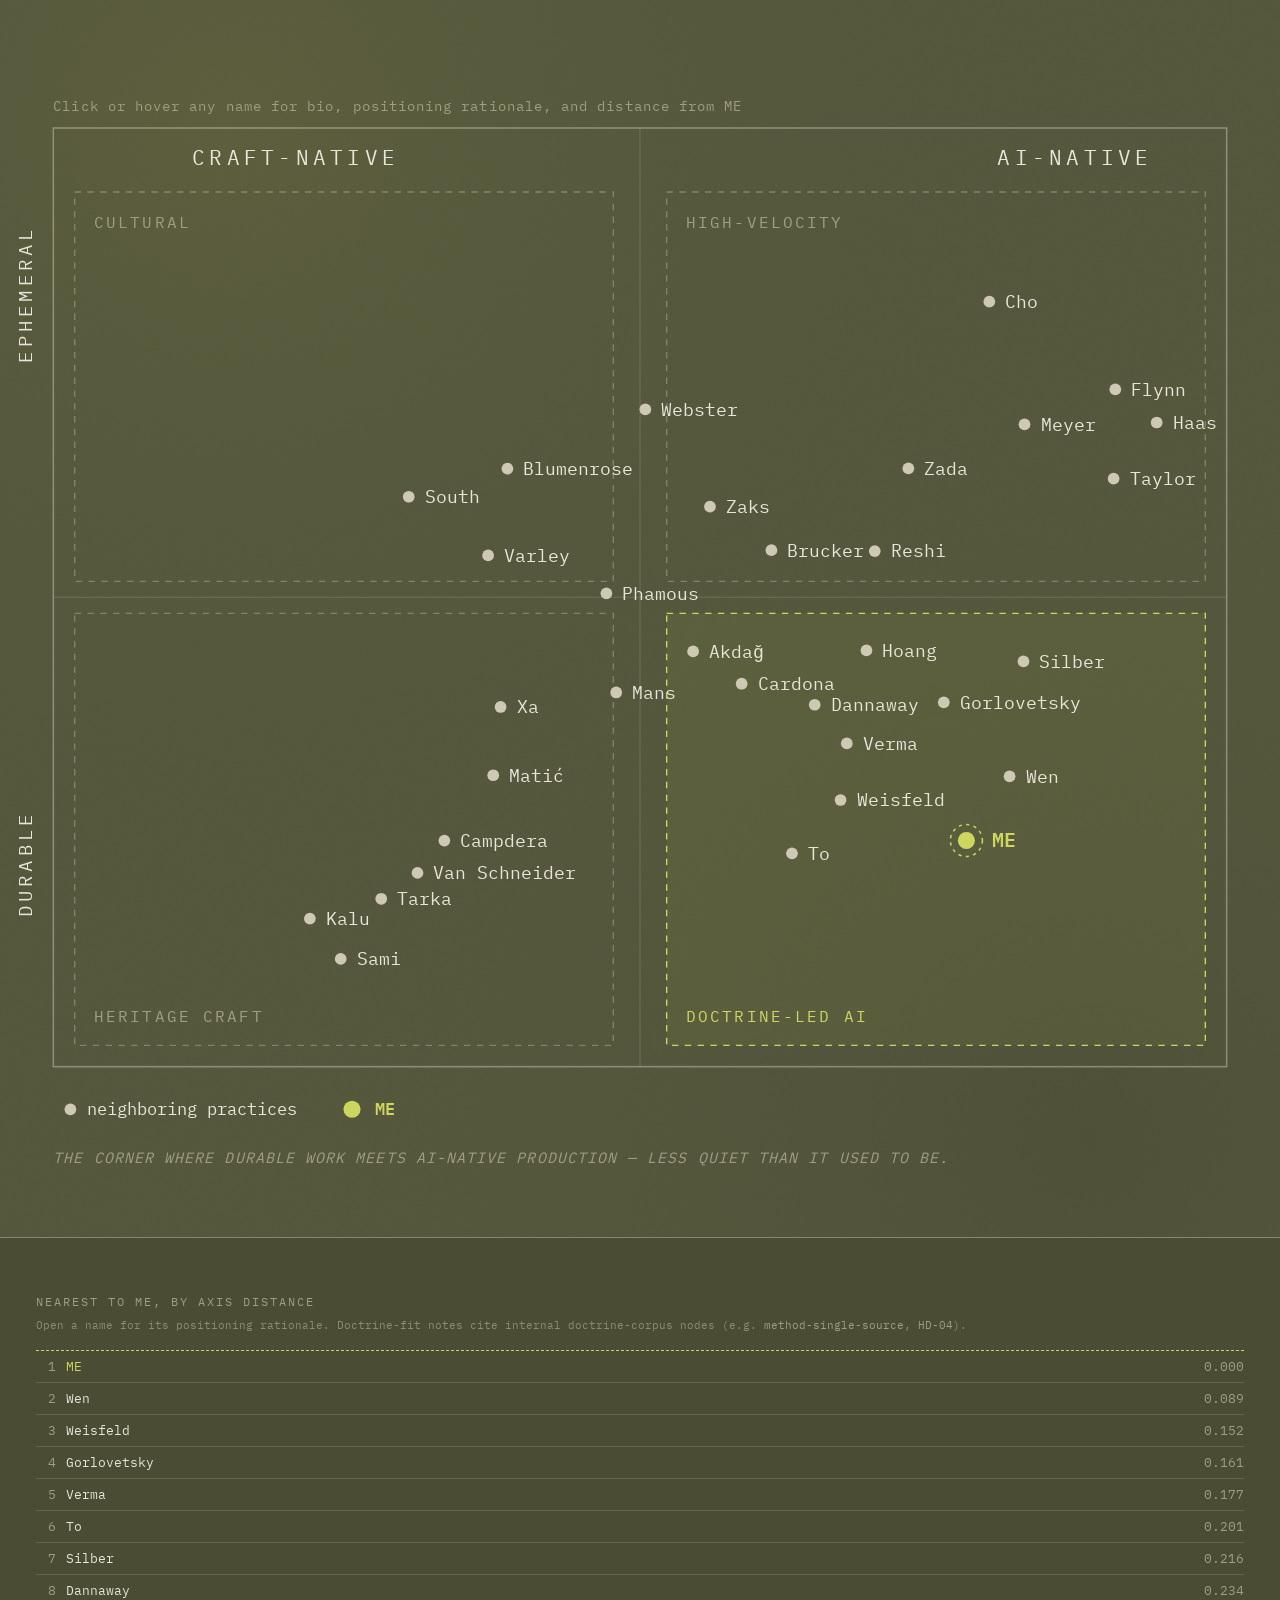
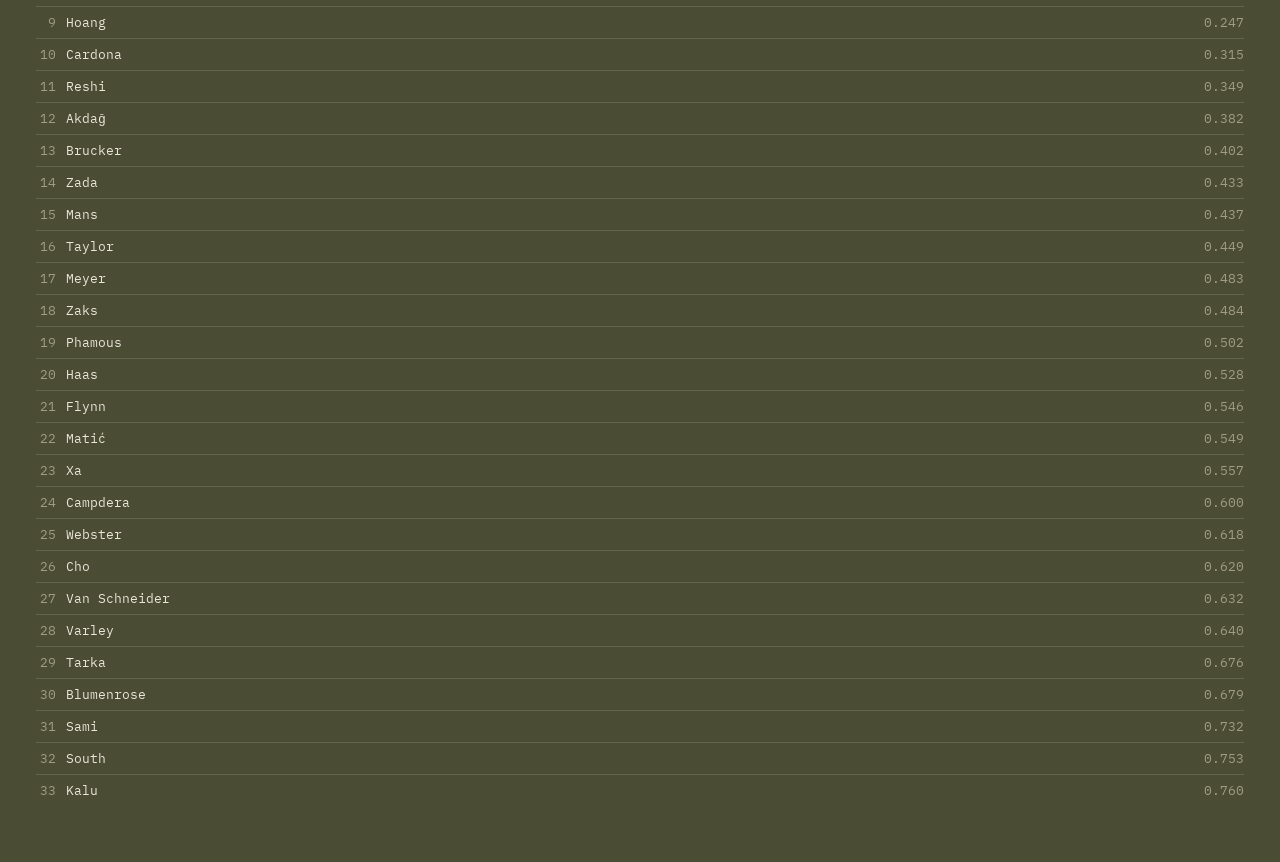
==== public/neighboring-practices.html @ 061c9e4a "feat(influences+bio): Influence Atlas radial map + neighboring-practices map Bundles the uncommitted" ====
<!DOCTYPE html>
<html lang="en">
<head>
<meta charset="UTF-8">
<title>A Map of Neighboring Practices — Interactive</title>
<style>
  /* Self-hosted (OFL) — no external font dependency; matches the site's self-hosted-font doctrine. */
  @font-face { font-family:'IBM Plex Mono'; font-style:normal; font-weight:400; font-display:swap; src:url('fonts/ibm-plex-mono-latin-400-normal.woff2') format('woff2'); }
  @font-face { font-family:'IBM Plex Mono'; font-style:normal; font-weight:500; font-display:swap; src:url('fonts/ibm-plex-mono-latin-500-normal.woff2') format('woff2'); }
  @font-face { font-family:'IBM Plex Mono'; font-style:normal; font-weight:600; font-display:swap; src:url('fonts/ibm-plex-mono-latin-600-normal.woff2') format('woff2'); }
  * { box-sizing: border-box; }
  html, body { margin:0; background:#585a3f; font-family:'IBM Plex Mono', ui-monospace, 'SF Mono', 'Courier New', monospace; }
  #app { display:flex; width:1680px; max-width:100%; margin:0 auto; }
  #mapwrap { flex: 0 0 1200px; }
  #mapwrap svg { width:100%; height:auto; display:block; }
  .pt { cursor:pointer; }
  .pt .dot { transition: r 120ms ease, fill 120ms ease; }
  .pt .lbl { transition: fill 120ms ease, font-weight 120ms ease; }
  .pt:hover .dot, .pt.active .dot { r:8; fill:#cdd65f; }
  .pt:hover .lbl, .pt.active .lbl { fill:#cdd65f; font-weight:600; }
  .pt:focus { outline:none; }
  .pt:focus-visible .dot { r:8; fill:#cdd65f; }
  .pt:focus-visible .lbl { fill:#cdd65f; font-weight:600; }
  @media (prefers-reduced-motion: reduce) {
    .pt .dot, .pt .lbl, #panel ol.ranking li { transition:none; }
  }

  #panel {
    flex: 0 0 480px;
    background:#4a4c34;
    color:#e9e5d8;
    padding:56px 36px;
    border-left:1px solid rgba(232,228,216,0.38);
    min-height:1160px;
  }
  #panel .eyebrow { font-size:12px; letter-spacing:3px; color:#a19d84; margin-bottom:10px; }
  #panel h1 { font-size:26px; margin:0 0 6px 0; color:#cdd65f; }
  #panel .role { font-size:14px; color:#a19d84; margin-bottom:22px; line-height:1.5; }
  #panel .row { display:flex; justify-content:space-between; font-size:13px; padding:10px 0; border-top:1px solid rgba(232,228,216,0.16); }
  #panel .row span:first-child { color:#a19d84; letter-spacing:1px; }
  #panel .bio { font-size:14px; line-height:1.6; margin:18px 0; }
  #panel .rationale { font-size:14px; line-height:1.6; color:#e9e5d8; background:rgba(0,0,0,0.15); padding:14px 16px; border-left:2px solid #cdd65f; margin:18px 0; }
  #panel .doctrine { font-size:14px; line-height:1.6; margin-top:18px; padding-top:18px; border-top:1px dashed rgba(232,228,216,0.30); }
  #panel .doctrine .tag { display:block; font-size:11px; letter-spacing:2px; color:#cdd65f; margin-bottom:8px; }
  #panel .doctrine.gapnote { border-top:1px dashed rgba(232,228,216,0.16); color:#a19d84; font-style:italic; }
  #panel .doctrine .gaptag { color:#a19d84; font-style:normal; }
  #panel .empty { font-size:14px; line-height:1.7; color:#a19d84; }
  #panel .empty strong { color:#e9e5d8; }
  #panel .rank { font-size:44px; color:#a19d84; opacity:0.5; float:right; line-height:1; }
  #panel .back { display:inline-block; font-size:12px; letter-spacing:1px; color:#cdd65f; cursor:pointer; margin-bottom:24px; }
  #panel .back:hover { text-decoration:underline; }
  #panel .listhead { font-size:12px; letter-spacing:2px; color:#a19d84; margin:0 0 8px 0; }
  #panel .listnote { font-size:11px; line-height:1.5; color:#8f8b74; margin:0 0 16px 0; }
  #panel .listnote em { color:#a19d84; font-style:normal; }
  #panel ol.ranking { list-style:none; margin:0; padding:0; counter-reset:rk; }
  #panel ol.ranking li { counter-increment:rk; display:flex; align-items:baseline; gap:10px; padding:7px 0; border-top:1px solid rgba(232,228,216,0.16); cursor:pointer; font-size:13px; }
  #panel ol.ranking li:hover { color:#cdd65f; }
  #panel ol.ranking li::before { content:counter(rk); color:#a19d84; width:20px; flex:0 0 20px; text-align:right; }
  #panel ol.ranking li .nm { flex:1 1 auto; }
  #panel ol.ranking li .ds { color:#a19d84; font-variant-numeric:tabular-nums; }
  #panel ol.ranking li.me-marker { color:#cdd65f; cursor:default; border-top:1px dashed #cdd65f; }
  #panel ol.ranking li.me-marker:hover { color:#cdd65f; }
  @media (max-width: 1680px) {
    #app { flex-direction:column; }
    #mapwrap { flex:none; width:100%; }
    #panel { flex:none; width:100%; border-left:none; border-top:1px solid rgba(232,228,216,0.38); min-height:auto; }
  }
</style>
</head>
<body>
<div id="app">
  <div id="mapwrap">
    <svg viewBox="0 0 1200 1160" xmlns="http://www.w3.org/2000/svg" font-family="'IBM Plex Mono', ui-monospace, 'SF Mono', 'Courier New', monospace" id="mapsvg" role="img" aria-labelledby="mapsvg-title mapsvg-desc">
<title id="mapsvg-title">A map of neighboring practices</title>
<desc id="mapsvg-desc">Thirty-two adjacent practitioners plotted across craft-native to AI-native (horizontal) and ephemeral to durable (vertical). Distance from ME is proportional to measured axis distance: the nearer a dot sits to ME, the closer the practice. ME sits in the durable, AI-native corner, labeled doctrine-led AI.</desc>
<defs>
<filter id="grain" x="0" y="0" width="100%" height="100%"><feTurbulence type="fractalNoise" baseFrequency="0.85" numOctaves="2" stitchTiles="stitch" result="n"/><feColorMatrix in="n" type="matrix" values="0 0 0 0 0  0 0 0 0 0  0 0 0 0 0  0 0 0 0.055 0"/></filter>
<radialGradient id="wash1" cx="18%" cy="10%" r="55%"><stop offset="0%" stop-color="#65673f" stop-opacity="0.55"/><stop offset="100%" stop-color="#585a3f" stop-opacity="0"/></radialGradient>
<radialGradient id="wash2" cx="85%" cy="92%" r="60%"><stop offset="0%" stop-color="#4c4e36" stop-opacity="0.6"/><stop offset="100%" stop-color="#585a3f" stop-opacity="0"/></radialGradient>
</defs>
<rect x="0" y="0" width="1200" height="1160" fill="#585a3f"/>
<rect x="0" y="0" width="1200" height="1160" fill="url(#wash1)"/>
<rect x="0" y="0" width="1200" height="1160" fill="url(#wash2)"/>
<rect x="0" y="0" width="1200" height="1160" filter="url(#grain)"/>
<text x="50" y="104" font-size="13" letter-spacing="1" fill="#a19d84">Click or hover any name for bio, positioning rationale, and distance from ME</text>
<rect x="50" y="120" width="1100" height="880" fill="none" stroke="rgba(232,228,216,0.38)" stroke-width="1.5"/>
<line x1="600" y1="120" x2="600" y2="1000" stroke="rgba(232,228,216,0.16)" stroke-width="1"/>
<line x1="50" y1="560" x2="1150" y2="560" stroke="rgba(232,228,216,0.16)" stroke-width="1"/>
<text x="180" y="155" font-size="20" letter-spacing="4" fill="#e9e5d8">CRAFT-NATIVE</text>
<text x="935" y="155" font-size="20" letter-spacing="4" fill="#e9e5d8">AI-NATIVE</text>
<text x="30" y="340" font-size="18" letter-spacing="4" fill="#e9e5d8" transform="rotate(-90 30 340)">EPHEMERAL</text>
<text x="30" y="860" font-size="18" letter-spacing="4" fill="#e9e5d8" transform="rotate(-90 30 860)">DURABLE</text>
<rect x="70" y="180" width="505" height="365" fill="none" stroke="rgba(232,228,216,0.30)" stroke-width="1.3" stroke-dasharray="6,6"/>
<rect x="625" y="180" width="505" height="365" fill="none" stroke="rgba(232,228,216,0.30)" stroke-width="1.3" stroke-dasharray="6,6"/>
<rect x="70" y="575" width="505" height="405" fill="none" stroke="rgba(232,228,216,0.30)" stroke-width="1.3" stroke-dasharray="6,6"/>
<rect x="625" y="575" width="505" height="405" fill="none" stroke="#cdd65f" stroke-width="1.3" stroke-dasharray="6,6"/>
<rect x="625" y="575" width="505" height="405" fill="#cdd65f" opacity="0.06"/>
<text x="88" y="214" font-size="15" letter-spacing="2" fill="#a19d84">CULTURAL</text>
<text x="643" y="214" font-size="15" letter-spacing="2" fill="#a19d84">HIGH-VELOCITY</text>
<text x="88" y="958" font-size="15" letter-spacing="2" fill="#a19d84">HERITAGE CRAFT</text>
<text x="643" y="958" font-size="15" letter-spacing="2" fill="#cdd65f">DOCTRINE-LED AI</text>
<g class="pt" data-name="Flynn" tabindex="0"><circle class="dot" cx="1039" cy="385" r="5.5" fill="#cdc9b4"/><circle class="hit" cx="1039" cy="385" r="14" fill="transparent"/><text class="lbl" x="1054" y="391" font-size="17" fill="#e9e5d8">Flynn</text></g>
<g class="pt" data-name="Haas" tabindex="0"><circle class="dot" cx="1079" cy="408" r="5.5" fill="#cdc9b4"/><circle class="hit" cx="1079" cy="408" r="14" fill="transparent"/><text class="lbl" x="1094" y="414" font-size="17" fill="#e9e5d8">Haas</text></g>
<g class="pt" data-name="Meyer" tabindex="0"><circle class="dot" cx="957" cy="423" r="5.5" fill="#cdc9b4"/><circle class="hit" cx="957" cy="423" r="14" fill="transparent"/><text class="lbl" x="972" y="429" font-size="17" fill="#e9e5d8">Meyer</text></g>
<g class="pt" data-name="Zada" tabindex="0"><circle class="dot" cx="855" cy="461" r="5.5" fill="#cdc9b4"/><circle class="hit" cx="855" cy="461" r="14" fill="transparent"/><text class="lbl" x="870" y="467" font-size="17" fill="#e9e5d8">Zada</text></g>
<g class="pt" data-name="Brucker" tabindex="0"><circle class="dot" cx="722" cy="514" r="5.5" fill="#cdc9b4"/><circle class="hit" cx="722" cy="514" r="14" fill="transparent"/><text class="lbl" x="737" y="520" font-size="17" fill="#e9e5d8">Brucker</text></g>
<g class="pt" data-name="Akdağ" tabindex="0"><circle class="dot" cx="620" cy="590" r="5.5" fill="#cdc9b4"/><circle class="hit" cx="620" cy="590" r="14" fill="transparent"/><text class="lbl" x="635" y="596" font-size="17" fill="#e9e5d8">Akdağ</text></g>
<g class="pt" data-name="Mans" tabindex="0"><circle class="dot" cx="518" cy="624" r="5.5" fill="#cdc9b4"/><circle class="hit" cx="518" cy="624" r="14" fill="transparent"/><text class="lbl" x="533" y="630" font-size="17" fill="#e9e5d8">Mans</text></g>
<g class="pt" data-name="Cardona" tabindex="0"><circle class="dot" cx="671" cy="624" r="5.5" fill="#cdc9b4"/><circle class="hit" cx="671" cy="624" r="14" fill="transparent"/><text class="lbl" x="686" y="630" font-size="17" fill="#e9e5d8">Cardona</text></g>
<g class="pt" data-name="Dannaway" tabindex="0"><circle class="dot" cx="753" cy="651" r="5.5" fill="#cdc9b4"/><circle class="hit" cx="753" cy="651" r="14" fill="transparent"/><text class="lbl" x="768" y="657" font-size="17" fill="#e9e5d8">Dannaway</text></g>
<g class="pt" data-name="Verma" tabindex="0"><circle class="dot" cx="784" cy="689" r="5.5" fill="#cdc9b4"/><circle class="hit" cx="784" cy="689" r="14" fill="transparent"/><text class="lbl" x="799" y="695" font-size="17" fill="#e9e5d8">Verma</text></g>
<g class="pt" data-name="Varley" tabindex="0"><circle class="dot" cx="396" cy="484" r="5.5" fill="#cdc9b4"/><circle class="hit" cx="396" cy="484" r="14" fill="transparent"/><text class="lbl" x="411" y="490" font-size="17" fill="#e9e5d8">Varley</text></g>
<g class="pt" data-name="Campdera" tabindex="0"><circle class="dot" cx="294" cy="788" r="5.5" fill="#cdc9b4"/><circle class="hit" cx="294" cy="788" r="14" fill="transparent"/><text class="lbl" x="309" y="794" font-size="17" fill="#e9e5d8">Campdera</text></g>
<g class="pt" data-name="Van Schneider" tabindex="0"><circle class="dot" cx="263" cy="826" r="5.5" fill="#cdc9b4"/><circle class="hit" cx="263" cy="826" r="14" fill="transparent"/><text class="lbl" x="278" y="832" font-size="17" fill="#e9e5d8">Van Schneider</text></g>
<g class="pt" data-name="Tarka" tabindex="0"><circle class="dot" cx="223" cy="856" r="5.5" fill="#cdc9b4"/><circle class="hit" cx="223" cy="856" r="14" fill="transparent"/><text class="lbl" x="238" y="862" font-size="17" fill="#e9e5d8">Tarka</text></g>
<circle cx="906" cy="788" r="15" fill="none" stroke="#cdd65f" stroke-width="1.4" stroke-dasharray="3,4"/>
<circle cx="906" cy="788" r="8" fill="#cdd65f"/>
<text x="930" y="794" font-size="19" fill="#cdd65f" font-weight="bold">ME</text>
<g class="pt" data-name="Phamous" tabindex="0"><circle class="dot" cx="529" cy="529" r="5.5" fill="#cdc9b4"/><circle class="hit" cx="529" cy="529" r="14" fill="transparent"/><text class="lbl" x="544" y="535" font-size="17" fill="#e9e5d8">Phamous</text></g>
<g class="pt" data-name="Wen" tabindex="0"><circle class="dot" cx="947" cy="727" r="5.5" fill="#cdc9b4"/><circle class="hit" cx="947" cy="727" r="14" fill="transparent"/><text class="lbl" x="962" y="733" font-size="17" fill="#e9e5d8">Wen</text></g>
<g class="pt" data-name="Silber" tabindex="0"><circle class="dot" cx="957" cy="628" r="5.5" fill="#cdc9b4"/><circle class="hit" cx="957" cy="628" r="14" fill="transparent"/><text class="lbl" x="972" y="634" font-size="17" fill="#e9e5d8">Silber</text></g>
<g class="pt" data-name="Reshi" tabindex="0"><circle class="dot" cx="824" cy="529" r="5.5" fill="#cdc9b4"/><circle class="hit" cx="824" cy="529" r="14" fill="transparent"/><text class="lbl" x="839" y="535" font-size="17" fill="#e9e5d8">Reshi</text></g>
<g class="pt" data-name="Gorlovetsky" tabindex="0"><circle class="dot" cx="886" cy="666" r="5.5" fill="#cdc9b4"/><circle class="hit" cx="886" cy="666" r="14" fill="transparent"/><text class="lbl" x="901" y="672" font-size="17" fill="#e9e5d8">Gorlovetsky</text></g>
<g class="pt" data-name="Weisfeld" tabindex="0"><circle class="dot" cx="763" cy="742" r="5.5" fill="#cdc9b4"/><circle class="hit" cx="763" cy="742" r="14" fill="transparent"/><text class="lbl" x="778" y="748" font-size="17" fill="#e9e5d8">Weisfeld</text></g>
<g class="pt" data-name="Hoang" tabindex="0"><circle class="dot" cx="814" cy="613" r="5.5" fill="#cdc9b4"/><circle class="hit" cx="814" cy="613" r="14" fill="transparent"/><text class="lbl" x="829" y="619" font-size="17" fill="#e9e5d8">Hoang</text></g>
<g class="pt" data-name="Zaks" tabindex="0"><circle class="dot" cx="661" cy="469" r="5.5" fill="#cdc9b4"/><circle class="hit" cx="661" cy="469" r="14" fill="transparent"/><text class="lbl" x="676" y="475" font-size="17" fill="#e9e5d8">Zaks</text></g>
<g class="pt" data-name="Taylor" tabindex="0"><circle class="dot" cx="1039" cy="461" r="5.5" fill="#cdc9b4"/><circle class="hit" cx="1039" cy="461" r="14" fill="transparent"/><text class="lbl" x="1054" y="467" font-size="17" fill="#e9e5d8">Taylor</text></g>
<g class="pt" data-name="To" tabindex="0"><circle class="dot" cx="702" cy="803" r="5.5" fill="#cdc9b4"/><circle class="hit" cx="702" cy="803" r="14" fill="transparent"/><text class="lbl" x="717" y="809" font-size="17" fill="#e9e5d8">To</text></g>
<g class="pt" data-name="Cho" tabindex="0"><circle class="dot" cx="926" cy="317" r="5.5" fill="#cdc9b4"/><circle class="hit" cx="926" cy="317" r="14" fill="transparent"/><text class="lbl" x="941" y="323" font-size="17" fill="#e9e5d8">Cho</text></g>
<g class="pt" data-name="Blumenrose" tabindex="0"><circle class="dot" cx="437" cy="408" r="5.5" fill="#cdc9b4"/><circle class="hit" cx="437" cy="408" r="14" fill="transparent"/><text class="lbl" x="452" y="414" font-size="17" fill="#e9e5d8">Blumenrose</text></g>
<g class="pt" data-name="Webster" tabindex="0"><circle class="dot" cx="600" cy="377" r="5.5" fill="#cdc9b4"/><circle class="hit" cx="600" cy="377" r="14" fill="transparent"/><text class="lbl" x="615" y="383" font-size="17" fill="#e9e5d8">Webster</text></g>
<g class="pt" data-name="South" tabindex="0"><circle class="dot" cx="314" cy="423" r="5.5" fill="#cdc9b4"/><circle class="hit" cx="314" cy="423" r="14" fill="transparent"/><text class="lbl" x="329" y="429" font-size="17" fill="#e9e5d8">South</text></g>
<g class="pt" data-name="Kalu" tabindex="0"><circle class="dot" cx="141" cy="879" r="5.5" fill="#cdc9b4"/><circle class="hit" cx="141" cy="879" r="14" fill="transparent"/><text class="lbl" x="156" y="885" font-size="17" fill="#e9e5d8">Kalu</text></g>
<g class="pt" data-name="Sami" tabindex="0"><circle class="dot" cx="182" cy="925" r="5.5" fill="#cdc9b4"/><circle class="hit" cx="182" cy="925" r="14" fill="transparent"/><text class="lbl" x="197" y="931" font-size="17" fill="#e9e5d8">Sami</text></g>
<g class="pt" data-name="Matić" tabindex="0"><circle class="dot" cx="355" cy="712" r="5.5" fill="#cdc9b4"/><circle class="hit" cx="355" cy="712" r="14" fill="transparent"/><text class="lbl" x="370" y="718" font-size="17" fill="#e9e5d8">Matić</text></g>
<g class="pt" data-name="Xa" tabindex="0"><circle class="dot" cx="376" cy="636" r="5.5" fill="#cdc9b4"/><circle class="hit" cx="376" cy="636" r="14" fill="transparent"/><text class="lbl" x="391" y="642" font-size="17" fill="#e9e5d8">Xa</text></g>
<circle cx="66" cy="1040" r="5.5" fill="#cdc9b4"/>
<text x="82" y="1045" font-size="16" fill="#e9e5d8">neighboring practices</text>
<circle cx="330" cy="1040" r="8" fill="#cdd65f"/>
<text x="352" y="1045" font-size="16" fill="#cdd65f" font-weight="bold">ME</text>
<text x="50" y="1090" font-size="14" letter-spacing="1" fill="#a19d84" font-style="italic">THE CORNER WHERE DURABLE WORK MEETS AI-NATIVE PRODUCTION — LESS QUIET THAN IT USED TO BE.</text>
</svg>
  </div>
  <div id="panel">
    <div id="panel-inner"></div>
  </div>
</div>
<script>
const PEOPLE = {"Flynn": {"name": "Flynn", "group": "orig", "bio": "Co-founder, Systematiq.ai. A “visual building blocks” framework for brand consistency in AI imagery.", "rationale": "HIGH-VELOCITY — strongly AI-native, ephemeral leaning.", "distance": 0.546, "quadrant": "HIGH-VELOCITY", "doctrineFit": "“The creative process remains in the hands of those who understand the nuances of composition and design” (Kripesh Adwani interview, Jan 2024). His actual practice — style-reference “Character Sheets” feeding every downstream generation — is a concrete match for method-single-source: one canonical file, many outputs.", "rank": 20}, "Haas": {"name": "Haas", "group": "orig", "bio": "Head of Design, Lovable. “Vibe coding” evangelist — AI as technical co-founder.", "rationale": "HIGH-VELOCITY — strongly AI-native, ephemeral leaning.", "distance": 0.528, "quadrant": "HIGH-VELOCITY", "doctrineFit": "“AI has erased the cost of the bottom three layers: functional, reliable, usable... the only layer left that actually differentiates a product is... Pleasurable” (his own Substack, Apr 2026). One of the cleanest independent restatements of c10-discipline-confession's taste-as-differentiator logic in the whole set — argued as a layered thesis, not a slogan.", "rank": 19}, "Meyer": {"name": "Meyer", "group": "orig", "bio": "Film director / editor. Democratizes cinematic aesthetics via Kling 3.0.", "rationale": "HIGH-VELOCITY — strongly AI-native, ephemeral leaning.", "distance": 0.483, "quadrant": "HIGH-VELOCITY", "doctrineFit": "“For me, storytelling is everything. I'm not the kind of director who focuses on crazy transitions or flashy effects” (Curious Refuge interview, ~Mar 2025). A loose, generic echo of canon-photography's substance-over-spectacle register — genuine but not specific enough to cite with confidence.", "rank": 16}, "Zada": {"name": "Zada", "group": "orig", "bio": "Emmy-winning director, founder of Secret Level. Immersive, participatory narrative on Google Veo 2.", "rationale": "HIGH-VELOCITY — AI-native leaning, ephemeral leaning.", "distance": 0.433, "quadrant": "HIGH-VELOCITY", "doctrineFit": "“AI won't replace storytellers — it will give them superpowers” (TED2025 framing). A generic instance of the amplification argument others in this set make more specifically (Brucker, Haas) — genuine, but TED's framing of him rather than a developed personal thesis. The weaker end of a real pattern.", "rank": 13}, "Brucker": {"name": "Brucker", "group": "orig", "bio": "Founder, Brainchild. Scalable visual systems built on Midjourney for high-volume marketing.", "rationale": "HIGH-VELOCITY — near the craft/AI crossing point, near the ephemeral/durable crossing point.", "distance": 0.402, "quadrant": "HIGH-VELOCITY", "doctrineFit": "“It's a 70/30 split. I provide the concept, direction, and prompts, but I leave room for the AI to surprise me... a true collaboration” (AI/CC interview, Dec 2025). Close to ai-collab-model, but worth naming the real divergence: the doctrine's “editor of premises” holds steering tightly, in short decisive moves; Brucker explicitly leaves room to be surprised. Same collaboration shape, looser grip.", "rank": 12}, "Akdağ": {"name": "Akdağ", "group": "orig", "bio": "Brand designer. AI-generated moodboards and visual-ecosystem prototypes to speed client alignment.", "rationale": "DOCTRINE-LED AI — near the craft/AI crossing point, near the ephemeral/durable crossing point.", "distance": 0.382, "quadrant": "DOCTRINE-LED AI", "doctrineFit": "“Taste becomes your real superpower” (AutoHuman interview, Nov 2025) restates c10-discipline-confession directly. And: “I avoid using the names and works of artists in my prompts... I prefer to build my own visual language instead of borrowing someone else's” — a specific, practiced version of sc-root's “proactively defines their own conceptual framework rather than waiting for external definition.”", "rank": 11}, "Mans": {"name": "Mans", "group": "orig", "bio": "Founder, Offgrid. High-end corporate branding, UI design, advanced motion graphics.", "rationale": "HERITAGE CRAFT — near the craft/AI crossing point, near the ephemeral/durable crossing point.", "distance": 0.437, "quadrant": "HERITAGE CRAFT", "doctrineFit": "“I've been training one of my AI assistants to be exceptionally critical of creative work... a creative director on demand who isn't agreeable” (X post) — a specific, practiced version of method-corrections: deliberately building in disagreement rather than optimizing for an agreeable tool. “Use AI to accelerate taste, not replace it” (his newsletter) is another instance of the taste-as-differentiator thesis running through this set.", "rank": 14}, "Cardona": {"name": "Cardona", "group": "orig", "bio": "Designer Advocate for Education, Figma (“Miggi from Figgi”). Teaches design systems via live streams.", "rationale": "DOCTRINE-LED AI — near the craft/AI crossing point, near the ephemeral/durable crossing point.", "distance": 0.315, "quadrant": "DOCTRINE-LED AI", "gap": "Genuine own-byline material exists (Figma's education blog) but it's practical and pedagogical, not a stated philosophy — no AI-specific position confirmed despite searching. No clean mapping to the doctrine's content.", "rank": 9}, "Dannaway": {"name": "Dannaway", "group": "orig", "bio": "UI/UX designer and author. Strict logic-driven interface architecture; narrative-heavy portfolios.", "rationale": "DOCTRINE-LED AI — AI-native leaning, durable leaning.", "distance": 0.234, "quadrant": "DOCTRINE-LED AI", "doctrineFit": "“UI design isn't magic... most of my UI design decisions are governed by a system of logical rules. Not artistic flair or magical intuition, just simple rules” (his own blog, recurring on X 2023–24) — the cleanest method-root echo in the set: systematized judgment stated as a design law. Worth noting he also argues the opposite elsewhere (“designers need to trust their gut more,” against over-testing) — an internal tension he holds unresolved, in the same spirit this corpus holds its own rigor-vs-ritual contradiction.", "rank": 7}, "Verma": {"name": "Verma", "group": "orig", "bio": "Independent UI system architect. Built Zomato’s mathematically precise “Sushi” design system.", "rationale": "DOCTRINE-LED AI — AI-native leaning, durable leaning.", "distance": 0.177, "quadrant": "DOCTRINE-LED AI", "doctrineFit": "His bio reads “🚫 No AI art” — a zero-exception refusal in the exact form of refuse-materials (“polyester/acrylic — no exceptions”); the content differs, the structure of an absolute stated refusal is identical. His account of building Zomato's Sushi design system from one canonical file to 100+ developers is also a concrete method-single-source match.", "rank": 4}, "Varley": {"name": "Varley", "group": "orig", "bio": "Co-founder, OK COOL. TikTok subcultures and algorithm-driven “creator brands.”", "rationale": "CULTURAL — craft-native leaning, ephemeral leaning.", "distance": 0.64, "quadrant": "CULTURAL", "doctrineFit": "“TikTok is the most powerful driver of the cultural zeitgeist on the planet... a kid with an iPhone, three trap accounts and an Adderall prescription [can out-compete] any brand in history” (Lovie Awards feature; Aufi.com, Jun 2023). A live, commercial-strategy version of canon-internet-vernacular — same internet-vernacular-as-cultural-force phenomenon this corpus catalogs as raw material to cite, except he's trading on it rather than excavating it. Same territory, opposite use.", "rank": 27}, "Campdera": {"name": "Campdera", "group": "orig", "bio": "CEO, Aktiva. Luxury consumer psychology; physical, sustainable packaging.", "rationale": "HERITAGE CRAFT — craft-native leaning, durable leaning.", "distance": 0.6, "quadrant": "HERITAGE CRAFT", "doctrineFit": "“This compels us to craft a design that's intrinsically self-supporting; its very form embodies its structure” (DesignWanted interview, Sept 2023). The strongest non-AI-related fit in the whole set — nearly a direct restatement of canon-materials-creed's “real materials, thirty-year construction” logic, independently arrived at through sustainable packaging. No AI commentary exists from him at all — consistent with a craft-honesty match rather than an AI-collaboration one.", "rank": 23}, "Van Schneider": {"name": "Van Schneider", "group": "orig", "bio": "Founder, mymind. Craft purist — defends “WHY first” against the aesthetic trap.", "rationale": "HERITAGE CRAFT — craft-native leaning, strongly durable.", "distance": 0.632, "quadrant": "HERITAGE CRAFT", "doctrineFit": "The strongest fit in the entire 28-person set. “Everything starts with the WHY, which also happens to be my personal design philosophy” (vanschneider.com, Nov 2025) is method-premise stated as a personal law, almost word-for-word. And: “Resist over-automation. Keep skills alive that a machine could easily replace, even if it's inefficient... Value process over results. Find your meaning in the making, not just in the arriving” (Oct 2025) is cw14's logic — choosing the harder path on purpose — independently argued at essay length, clearly a settled position.", "rank": 26}, "Tarka": {"name": "Tarka", "group": "orig", "bio": "3D artist. Meticulous, manually-authored geometry — bespoke human craft over AI generation.", "rationale": "HERITAGE CRAFT — craft-native leaning, strongly durable.", "distance": 0.676, "quadrant": "HERITAGE CRAFT", "doctrineFit": "“I've got a selection of my 30–35 favourite kind of materials and I try to mix them with colours and textures to get the right results” (Medium interview, 2019) — a genuine structural echo of t1-pigment-palette: a small, fixed, named set remixed across every piece, not an unlimited palette. His reported (unverified) reluctance toward Midjourney's “waiting and prompt-tweaking” is directionally consistent with canon-materials-creed but couldn't be independently confirmed, so it's noted, not cited.", "rank": 28}, "Phamous": {"name": "Phamous", "group": "vanguard", "bio": "Design Engineer, Vercel. Bridges front-end architecture and visual design.", "rationale": "CULTURAL — near the craft/AI crossing point, near the ephemeral/durable crossing point.", "distance": 0.502, "quadrant": "CULTURAL", "doctrineFit": "Real but thin material — a team-voice Vercel blog post and a 2023 trade interview, neither touching AI specifically. The closest available thread, “avoiding the perfection trap” through iteration, is a loose gesture at method-corrections, not a citation-grade fit. Marked weak rather than forced.", "rank": 18}, "Wen": {"name": "Wen", "group": "vanguard", "bio": "Design, Anthropic. Safety-first, interpretable interfaces for Claude models.", "rationale": "DOCTRINE-LED AI — AI-native leaning, durable leaning.", "distance": 0.089, "quadrant": "DOCTRINE-LED AI", "doctrineFit": "The richest fit of all 28. Her Hatch Conference keynote thesis, quoted directly by Simon Willison from her own slide: “In a world where anyone can make anything — what matters is your ability to choose and curate what you make” — is functionally identical to this corpus's taste-as-differentiator thesis (c10-discipline-confession, sc-root). And elsewhere: “If you can chat with an LLM you can ship to production now... shipping is a skill and right now... people either have it or they don't” restates ai-collab-model's human-as-editor-of-premises almost exactly, independently, from inside Anthropic's own design team.", "rank": 1}, "Silber": {"name": "Silber", "group": "vanguard", "bio": "Head of Design, OpenAI. Interfaces for generative pre-trained transformers — safety treated as a design constraint.", "rationale": "DOCTRINE-LED AI — strongly AI-native, near the ephemeral/durable crossing point.", "distance": 0.216, "quadrant": "DOCTRINE-LED AI", "doctrineFit": "“Designers working on this are hopefully spending a lot less time in Figma... and more time really thinking about how you interact with this thing, and the fact that the model really is the core product,” he said on the Dive Club podcast (via Roger Wong's blog, Apr 2026). Echoes ai-collab-model almost exactly — as construction moves to the model, the designer's job moves up a level, to intent and interaction. The doctrine's “editor of premises,” independently arrived at from inside a frontier lab.", "rank": 6}, "Reshi": {"name": "Reshi", "group": "vanguard", "bio": "Product & Design Lead, Google DeepMind. Translating AGI research into accessible applications.", "rationale": "HIGH-VELOCITY — AI-native leaning, near the ephemeral/durable crossing point.", "distance": 0.349, "quadrant": "HIGH-VELOCITY", "doctrineFit": "On the backlash to his AI-illustrated children's book, he said he'd “hold off... until I learn more about how this art is being used and if there are ways to use it while also protecting artists” (BuzzFeed News, Jan 2023). A modest echo of method-corrections — reconsidering publicly under new information reads as credibility, not retreat. Thinner than the stronger fits in this set.", "rank": 10}, "Gorlovetsky": {"name": "Gorlovetsky", "group": "vanguard", "bio": "Head of Product Design, Stripe. AI fraud detection folded into payment-workflow logic.", "rationale": "DOCTRINE-LED AI — AI-native leaning, durable leaning.", "distance": 0.161, "quadrant": "DOCTRINE-LED AI", "gap": "No genuine personal statement on design philosophy or AI turned up despite several searches — her public material is either a decade-old craft post or generic bio copy. Recorded as absent rather than filled in, matching this corpus's own habit of logging gaps instead of smoothing them over.", "rank": 3}, "Weisfeld": {"name": "Weisfeld", "group": "vanguard", "bio": "Co-founder / Chief Design Officer, Function Health. Makes biological data actionable for consumers.", "rationale": "DOCTRINE-LED AI — AI-native leaning, durable leaning.", "distance": 0.152, "quadrant": "DOCTRINE-LED AI", "gap": "Only substantive material found is a 2017 essay from his Facebook years (pre-AI) and a short promotional line on his current company's About page. No stated position on AI-assisted design. No clean mapping.", "rank": 2}, "Hoang": {"name": "Hoang", "group": "vanguard", "bio": "VP of Design & AI, Atlassian. Agentic AI integrated into enterprise workflow.", "rationale": "DOCTRINE-LED AI — AI-native leaning, near the ephemeral/durable crossing point.", "distance": 0.247, "quadrant": "DOCTRINE-LED AI", "doctrineFit": "“My philosophy on org design is to optimize for the desired results, not the existing org chart” (davidhoang.com, Mar 2024). A close cousin of method-premise — both refuse to let an inherited structure go unquestioned just because it's already there.", "rank": 8}, "Zaks": {"name": "Zaks", "group": "vanguard", "bio": "VP of Design, Ramp. The consumerization of enterprise B2B finance.", "rationale": "HIGH-VELOCITY — near the craft/AI crossing point, ephemeral leaning.", "distance": 0.484, "quadrant": "HIGH-VELOCITY", "doctrineFit": "“AI is not the product – the product is the product, and AI is one of the ways in which we make people's lives easier” (UX Tools podcast, Apr 2026 — search-synthesized, not independently transcript-verified). A clean echo of ai-through-line: AI held to the same standard as everything else, not marketed as its own special category.", "rank": 17}, "Taylor": {"name": "Taylor", "group": "vanguard", "bio": "Head of Design, xAI. Aligning high-parameter language models with a distinct brand posture.", "rationale": "HIGH-VELOCITY — strongly AI-native, ephemeral leaning.", "distance": 0.449, "quadrant": "HIGH-VELOCITY", "doctrineFit": "“There's often a tradeoff: point at elements but stay locked in, or use any tool but describe everything in text... The core insight: pointing beats describing.” (“Annotating for agents,” his own site benji.org, Jan 2026.) A literal, technical instance of ai-collab-model's human-steers/AI-constructs split — his point-and-handoff workflow is the doctrine's collaboration model as a working tool, not a metaphor.", "rank": 15}, "To": {"name": "To", "group": "vanguard", "bio": "VP Product Design — AR, AI & Wearables, Meta. Spatial computing meets ambient intelligence.", "rationale": "DOCTRINE-LED AI — near the craft/AI crossing point, strongly durable.", "distance": 0.201, "quadrant": "DOCTRINE-LED AI", "doctrineFit": "“Every pixel that we light up should be worth its weight in gold,” on Orion's design (Fast Company). A wearables-specific version of HD-04 — “the symbol is earned, not displayed” — nothing lit up without justifying its cost. Different register (consumer hardware, not apparel law), same refusal of gratuitous signal.", "rank": 5}, "Cho": {"name": "Cho", "group": "vanguard", "bio": "VP of Design, Pinterest. Machine learning turning the platform into a predictive recommendation engine.", "rationale": "HIGH-VELOCITY — AI-native leaning, ephemeral leaning.", "distance": 0.62, "quadrant": "HIGH-VELOCITY", "doctrineFit": "“We cannot outsource human values to systems... design choices today will determine whether AI makes us addicted or empowered, stupider or smarter” (attributed via LinkedIn, search-surfaced, not independently fetched — treat as moderately confirmed). Thematically consonant with ai-stance's “something that needs a form humans can live with” — same conviction that AI's human consequences are a design responsibility. Weakest sourcing of the strong matches here.", "rank": 25}, "Blumenrose": {"name": "Blumenrose", "group": "vanguard", "bio": "Co-founder / Managing Partner, Designer Fund. Design heuristics applied to venture allocation.", "rationale": "CULTURAL — craft-native leaning, ephemeral leaning.", "distance": 0.679, "quadrant": "CULTURAL", "doctrineFit": "“The reason I started the Designer Fund was because design was always coming in too late. It was like someone looking for an architect three years into building a high rise” (Fast Company, Jun 2026). A structural echo of method-akin-audit — catching a single point of failure upstream, before it's load-bearing, rather than patching after. His domain is startup timing, not visual remediation — the fit is in the shape of the reasoning.", "rank": 29}, "Webster": {"name": "Webster", "group": "vanguard", "bio": "Head of UX, Google Labs. Incubating experimental human-computer interaction technologies.", "rationale": "HIGH-VELOCITY — near the craft/AI crossing point, ephemeral leaning.", "distance": 0.618, "quadrant": "HIGH-VELOCITY", "doctrineFit": "“My career has been about the pursuit of human machine soul energy, still is” — a phrase inherited from his mentor Kenji Ekuan, carried for a whole career (TechStuff/iHeart podcast, Jul 2025). A genuine echo of ai-spirit-brand's “a core pulse of rhythm and discipline allows for infinite expression.” His point that “most humans are at their best when there's a little bit of delightful struggle going on” also lands close to cw14 — choosing friction on purpose, not removing it by default.", "rank": 24}, "South": {"name": "South", "group": "vanguard", "bio": "Co-founder / CEO, Variant. A “Designer-CEO” using service-design experience to architect new ventures.", "rationale": "CULTURAL — craft-native leaning, ephemeral leaning.", "distance": 0.753, "quadrant": "CULTURAL", "gap": "Weakest sourcing of all 28 — a single unverifiable partial tweet, and one widely-surfaced quote actively traced to a different person (Alex Kehr, not South) and excluded before it could be misattributed here. No clean mapping; recorded honestly rather than padded.", "rank": 31}, "Kalu": {"name": "Kalu", "group": "artist", "bio": "Sculptor / installation artist. Wraps dead media — VHS tape, cling film, rope — into massive bundles, finished on-site in physical dialogue with the room.", "rationale": "HERITAGE CRAFT — craft-native leaning, strongly durable.", "distance": 0.76, "quadrant": "HERITAGE CRAFT", "doctrineFit": "Maps to register-vanitas and t1-absence-material — she builds with a dead medium's literal corpse (defunct VHS tape), not just a reference to decay. Her reliance on ActionSpace's support infrastructure is framed explicitly as a challenge to “the solitary genius myth” — one of five independent answers this comparison found to the same authorship problem this corpus logs against itself (inner-mask-selfgov).", "rank": 32}, "Sami": {"name": "Sami", "group": "artist", "bio": "Painter. Total absence of human figures — objects, light and shadow stand in for a body. Refuses didacticism, formed as antithesis to early forced propaganda-mural work.", "rationale": "HERITAGE CRAFT — craft-native leaning, strongly durable.", "distance": 0.732, "quadrant": "HERITAGE CRAFT", "doctrineFit": "Maps to more distinct doctrine nodes than anyone else in this comparison: order-anti-marketing / inner-no-exclamation (refusing didacticism), t1-absence-material (absence as the only honest figure), and canon-lexicon (untranslated Arabic wordplay as a literacy filter, test-literacy). The stakes aren't equivalent — his refusal was a survival response to state coercion, not a style choice — and it would be dishonest to flatten that difference.", "rank": 30}, "Matić": {"name": "Matić", "group": "artist", "bio": "Photographer. A “quiet observer,” not a technician — the shot is composed, not staged. Coined “rude(ness)”: “an evidencing and honoring of the in-between.”", "rationale": "HERITAGE CRAFT — craft-native leaning, durable leaning.", "distance": 0.549, "quadrant": "HERITAGE CRAFT", "doctrineFit": "The closest one-to-one match to canon-photography of anyone in either list: “the quiet professional in the unwatched moment.” “Rude(ness)” is a near-structural twin of sc-root — naming liminal territory instead of resolving it, exactly what this corpus's Contradiction Ledger does with tension after tension.", "rank": 21}, "Xa": {"name": "Xa", "group": "artist", "bio": "Installation artist. “Diasporic worlding” — builds a home from ecology, sci-fi, Korean folk art and ancestral storytelling because no single fixed homeland is available.", "rationale": "HERITAGE CRAFT — craft-native leaning, durable leaning.", "distance": 0.557, "quadrant": "HERITAGE CRAFT", "doctrineFit": "“Diasporic worlding” restates faith-listening-life's “posture of worship, gathered across five continents” as an installation practice. Her named creative partnership (Benito Mayor Vallejo) is a second independent answer to the solitary-genius problem, from a completely different angle than Kalu's.", "rank": 22}};
const RANKED = Object.values(PEOPLE).sort((a,b) => a.rank - b.rank);

function selectDot(name) {
  document.querySelectorAll('.pt.active').forEach(a=>a.classList.remove('active'));
  const el = document.querySelector(`.pt[data-name="${CSS.escape(name)}"]`);
  if (el) el.classList.add('active');
}

function renderList() {
  document.querySelectorAll('.pt.active').forEach(a=>a.classList.remove('active'));
  let rows = RANKED.map(p => `
    <li data-name="${p.name}"><span class="nm">${p.name}</span><span class="ds">${p.distance.toFixed(3)}</span></li>
  `).join('');
  const html = `
    <div class="listhead">NEAREST TO ME, BY AXIS DISTANCE</div>
    <div class="listnote">Open a name for its positioning rationale. Doctrine-fit notes cite internal doctrine-corpus nodes (e.g. <em>method-single-source</em>, <em>HD-04</em>).</div>
    <ol class="ranking">
      <li class="me-marker"><span class="nm">ME</span><span class="ds">0.000</span></li>
      ${rows}
    </ol>
  `;
  document.getElementById('panel-inner').innerHTML = html;
  document.querySelectorAll('#panel ol.ranking li[data-name]').forEach(li => {
    li.addEventListener('click', () => { selectDot(li.getAttribute('data-name')); renderDetail(li.getAttribute('data-name')); });
  });
}

function renderDetail(name) {
  const p = PEOPLE[name];
  if (!p) return;
  selectDot(name);
  const groupLabel = {orig:"Creative Visionaries", vanguard:"AI Vanguard", artist:"Fine Artist"}[p.group] || p.group;
  let html = `
    <div class="back" id="backlink">← back to ranked list</div>
    <div class="rank">#${p.rank}</div>
    <div class="eyebrow">${groupLabel.toUpperCase()} · ${p.quadrant}</div>
    <h1>${p.name}</h1>
    <div class="role">${p.bio}</div>
    <div class="rationale">${p.rationale}</div>
    <div class="row"><span>DISTANCE FROM ME</span><span>${p.distance.toFixed(3)}</span></div>
    <div class="row"><span>RANK (NEAREST=1)</span><span>${p.rank} of 32</span></div>
  `;
  if (p.doctrineFit) {
    const tag = p.group === "artist" ? 'DOCTRINE-FIT — SEE "THE FOUR MIRRORS"' : 'DOCTRINE-FIT — RESEARCHED, OWN WORDS';
    html += `<div class="doctrine"><div class="tag">${tag}</div>${p.doctrineFit}</div>`;
  }
  if (p.gap) {
    html += `<div class="doctrine gapnote"><div class="tag gaptag">NO CLEAN MAPPING FOUND</div>${p.gap}</div>`;
  }
  document.getElementById('panel-inner').innerHTML = html;
  document.getElementById('backlink').addEventListener('click', renderList);
}

document.querySelectorAll('.pt').forEach(el => {
  const name = el.getAttribute('data-name');
  el.addEventListener('mouseenter', () => renderDetail(name));
  el.addEventListener('click', () => renderDetail(name));
  el.addEventListener('focus', () => renderDetail(name));
});

// __NPM_LAYOUT_START__  (pure; extracted verbatim by scratchpad/audit.mjs — keep DOM-free)
function computeLayout(dots, ME, XB, YB, RECT){
  var qx=function(q){return (q==='HIGH-VELOCITY'||q==='DOCTRINE-LED AI')?1:-1;}; // AI  => x>XB
  var qy=function(q){return (q==='DOCTRINE-LED AI'||q==='HERITAGE CRAFT')?1:-1;}; // DURABLE => y>YB
  var info=dots.map(function(t){
    var c=Math.cos(t.ang), s=Math.sin(t.ang);
    // rMax so the point stays inside the plot rect (with label margin)
    var rb=[];
    if(c>1e-6) rb.push((RECT.xmax-ME.x)/c); if(c<-1e-6) rb.push((RECT.xmin-ME.x)/c);
    if(s>1e-6) rb.push((RECT.ymax-ME.y)/s); if(s<-1e-6) rb.push((RECT.ymin-ME.y)/s);
    var rMax=Math.min.apply(null, rb.filter(function(v){return v>0;}));
    var rMin=0, sx=qx(t.q), sy=qy(t.q);
    // Quadrant membership is inviolable: constrain r so the dot lands on the
    // correct side of BOTH axis lines (the cross is NOT centered on ME, so a
    // pure radial rescale could otherwise cross into a wrong quadrant).
    function apply(sideSign, base, coef){
      if(Math.abs(coef)<1e-9){ if(sideSign*base<=0) rMax=-1; return; }
      var r0=-base/coef, growPos=sideSign*coef>0;
      if(growPos) rMin=Math.max(rMin,r0); else rMax=Math.min(rMax,r0);
    }
    apply(sx, ME.x-XB, c);
    apply(sy, ME.y-YB, s);
    return {name:t.name, ang:t.ang, d:t.d, rMin:Math.max(0,rMin), rMax:rMax};
  });
  // Largest single SCALE keeping every dot inside its rMax; widen toward the
  // lower bound (dots that must clear a boundary) so no clamp is needed when a
  // feasible window exists. Radius = distance*SCALE => plotted distance is
  // proportional to the measured distance field, by construction.
  var upper=Math.min.apply(null, info.map(function(o){return o.rMax/o.d;}));
  var lowNeeds=info.filter(function(o){return o.rMin>0;}).map(function(o){return o.rMin/o.d;});
  var lower=lowNeeds.length?Math.max.apply(null,lowNeeds):0;
  var feasible=lower<=upper;
  var SCALE=feasible?(lower+upper)/2:upper;
  var laid=info.map(function(o){
    var r=o.d*SCALE, clamped=null;
    if(r>o.rMax){ r=o.rMax; clamped='max'; }
    if(r<o.rMin){ r=o.rMin; clamped='min'; }
    return {name:o.name, r:r, clamped:clamped, x:ME.x+r*Math.cos(o.ang), y:ME.y+r*Math.sin(o.ang)};
  });
  return {SCALE:SCALE, feasible:feasible, laid:laid};
}
// __NPM_LAYOUT_END__

// Bind each dot's radius-from-ME to its measured `distance` (self-verifying:
// re-derives every load, so plotted distance can never drift from the data).
// Bearing/quadrant come from the authored markup; only the radius is computed.
function layoutDots(){
  var ME={x:906,y:788}, XB=600, YB=560, RECT={xmin:64,xmax:1120,ymin:150,ymax:986};
  var nodes=Array.prototype.slice.call(document.querySelectorAll('.pt[data-name]'));
  var dots=nodes.map(function(el){
    var name=el.getAttribute('data-name'), dot=el.querySelector('.dot');
    var ox=+dot.getAttribute('cx'), oy=+dot.getAttribute('cy');
    return {name:name, ang:Math.atan2(oy-ME.y, ox-ME.x), d:PEOPLE[name].distance, q:PEOPLE[name].quadrant};
  });
  var out=computeLayout(dots, ME, XB, YB, RECT);
  var byName={}; out.laid.forEach(function(o){ byName[o.name]=o; });
  nodes.forEach(function(el){
    var name=el.getAttribute('data-name'), o=byName[name]; if(!o) return;
    var dot=el.querySelector('.dot'), hit=el.querySelector('.hit'), lbl=el.querySelector('.lbl');
    var odx=(+lbl.getAttribute('x'))-(+dot.getAttribute('cx'));
    var ody=(+lbl.getAttribute('y'))-(+dot.getAttribute('cy'));
    dot.setAttribute('cx', o.x.toFixed(1)); dot.setAttribute('cy', o.y.toFixed(1));
    hit.setAttribute('cx', o.x.toFixed(1)); hit.setAttribute('cy', o.y.toFixed(1));
    lbl.setAttribute('x', (o.x+odx).toFixed(1)); lbl.setAttribute('y', (o.y+ody).toFixed(1));
    var p=PEOPLE[name];
    el.setAttribute('role','button');
    el.setAttribute('aria-label', name+' — '+p.quadrant+', distance '+p.distance.toFixed(3)+', rank '+p.rank+' of 32');
  });
}
layoutDots();

renderList();

// Report content height to the embedding parent so the iframe can size to
// content (no inner scrollbar). Panel height changes on hover/click detail.
// Measure #app directly, NOT documentElement.scrollHeight: scrollHeight is
// floored at the iframe's own viewport height, so once the parent sizes the
// frame it can never shrink back below that (leaving an empty strip). #app's
// bounding box is the true content height and can go below the current frame.
function postHeight() {
  const app = document.getElementById('app');
  if (!app) return;
  const h = Math.ceil(app.getBoundingClientRect().height);
  parent.postMessage({ type: 'neighbor-map-height', height: h }, '*');
}
window.addEventListener('load', postHeight);
window.addEventListener('resize', postHeight);
if (document.fonts && document.fonts.ready) document.fonts.ready.then(postHeight);
if (window.ResizeObserver) new ResizeObserver(postHeight).observe(document.getElementById('app'));
postHeight();
</script>
</body>
</html>
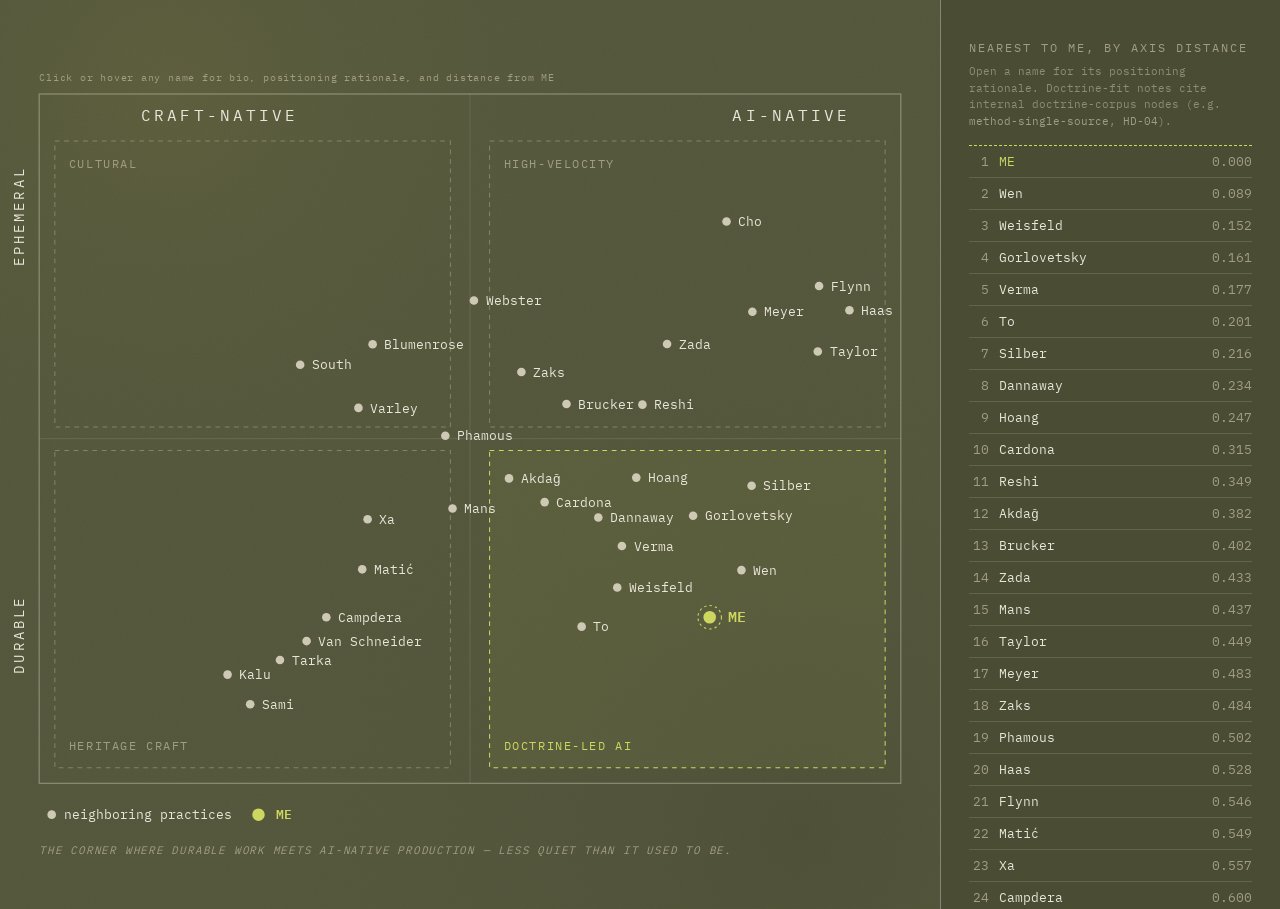
==== commit e5121c88: "feat(bio-map): side-panel layout for neighbor map; drop chart framing line - neighboring-practices.h" ====
--- a/public/neighboring-practices.html
+++ b/public/neighboring-practices.html
@@ -10,8 +10,8 @@
   @font-face { font-family:'IBM Plex Mono'; font-style:normal; font-weight:600; font-display:swap; src:url('fonts/ibm-plex-mono-latin-600-normal.woff2') format('woff2'); }
   * { box-sizing: border-box; }
   html, body { margin:0; background:#585a3f; font-family:'IBM Plex Mono', ui-monospace, 'SF Mono', 'Courier New', monospace; }
-  #app { display:flex; width:1680px; max-width:100%; margin:0 auto; }
-  #mapwrap { flex: 0 0 1200px; }
+  #app { position:relative; width:100%; max-width:100%; margin:0 auto; }
+  #mapwrap { width:calc(100% - 340px); }
   #mapwrap svg { width:100%; height:auto; display:block; }
   .pt { cursor:pointer; }
   .pt .dot { transition: r 120ms ease, fill 120ms ease; }
@@ -25,13 +25,21 @@
     .pt .dot, .pt .lbl, #panel ol.ranking li { transition:none; }
   }
 
+  /* Side panel — its own reserved column to the RIGHT of the map (map shrinks to
+     make room), never overlapping the plot. Height matches the map; scrolls
+     internally since the ranked list runs long. Was a column that stacked
+     off-screen below the tall SVG. */
   #panel {
-    flex: 0 0 480px;
+    position:absolute;
+    top:0;
+    right:0;
+    width:340px;
+    height:100%;
+    overflow-y:auto;
     background:#4a4c34;
     color:#e9e5d8;
-    padding:56px 36px;
+    padding:40px 28px;
     border-left:1px solid rgba(232,228,216,0.38);
-    min-height:1160px;
   }
   #panel .eyebrow { font-size:12px; letter-spacing:3px; color:#a19d84; margin-bottom:10px; }
   #panel h1 { font-size:26px; margin:0 0 6px 0; color:#cdd65f; }
@@ -60,10 +68,12 @@
   #panel ol.ranking li .ds { color:#a19d84; font-variant-numeric:tabular-nums; }
   #panel ol.ranking li.me-marker { color:#cdd65f; cursor:default; border-top:1px dashed #cdd65f; }
   #panel ol.ranking li.me-marker:hover { color:#cdd65f; }
-  @media (max-width: 1680px) {
-    #app { flex-direction:column; }
-    #mapwrap { flex:none; width:100%; }
-    #panel { flex:none; width:100%; border-left:none; border-top:1px solid rgba(232,228,216,0.38); min-height:auto; }
+  /* Too narrow for a side column — stack the panel under the map, capped +
+     scrolling so it's a short reference block, not a full-height slab. */
+  @media (max-width: 720px) {
+    #mapwrap { width:100%; }
+    #panel { position:static; width:100%; height:auto; max-height:420px;
+             border-left:none; border-top:1px solid rgba(232,228,216,0.38); padding:28px 22px; }
   }
 </style>
 </head>
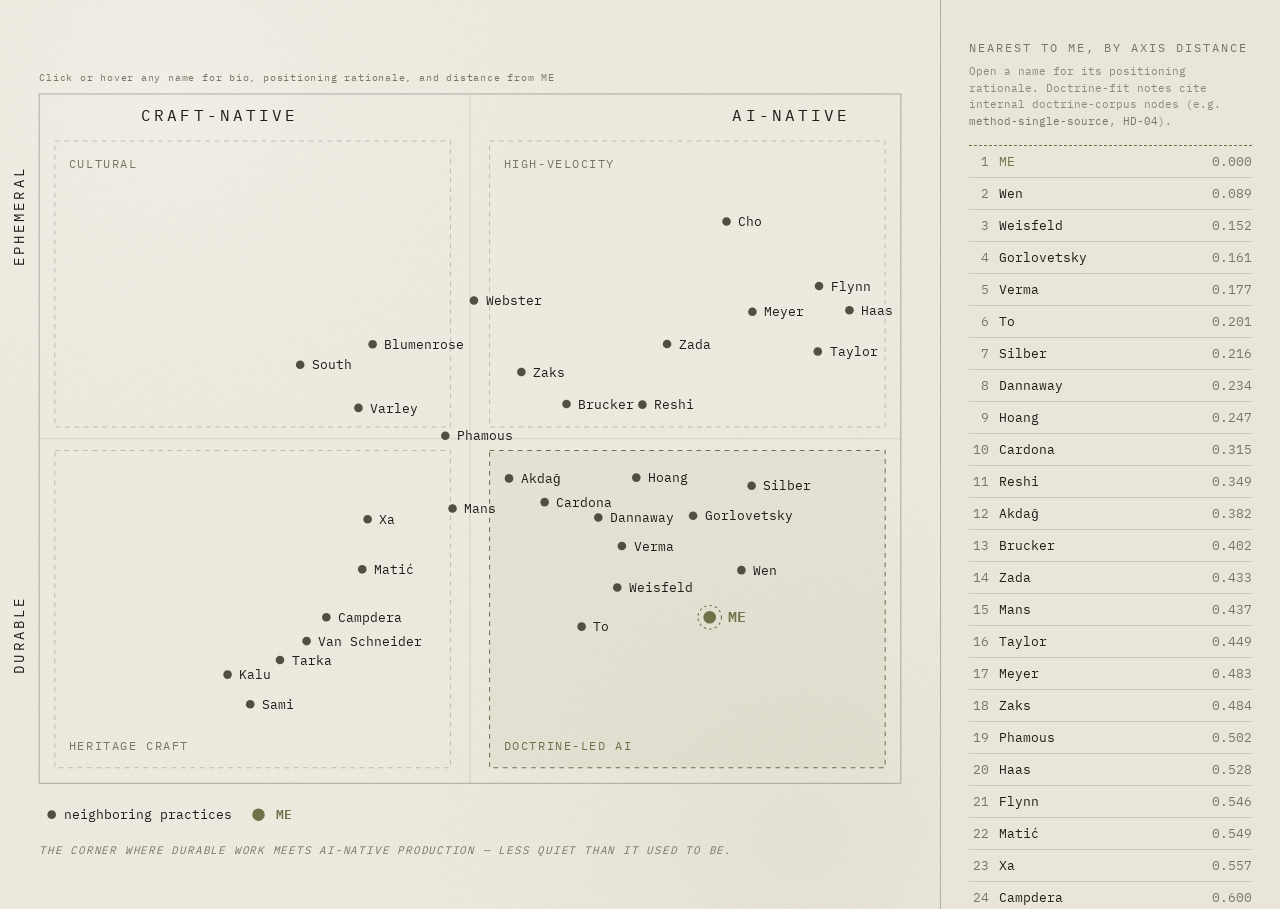
==== commit 9a4eb093: "refactor(01,02): move neighboring-practices map to INFLUENCES, recolor to cream The map moves out of" ====
--- a/public/neighboring-practices.html
+++ b/public/neighboring-practices.html
@@ -9,18 +9,18 @@
   @font-face { font-family:'IBM Plex Mono'; font-style:normal; font-weight:500; font-display:swap; src:url('fonts/ibm-plex-mono-latin-500-normal.woff2') format('woff2'); }
   @font-face { font-family:'IBM Plex Mono'; font-style:normal; font-weight:600; font-display:swap; src:url('fonts/ibm-plex-mono-latin-600-normal.woff2') format('woff2'); }
   * { box-sizing: border-box; }
-  html, body { margin:0; background:#585a3f; font-family:'IBM Plex Mono', ui-monospace, 'SF Mono', 'Courier New', monospace; }
+  html, body { margin:0; background:#f2efe4; font-family:'IBM Plex Mono', ui-monospace, 'SF Mono', 'Courier New', monospace; }
   #app { position:relative; width:100%; max-width:100%; margin:0 auto; }
   #mapwrap { width:calc(100% - 340px); }
   #mapwrap svg { width:100%; height:auto; display:block; }
   .pt { cursor:pointer; }
   .pt .dot { transition: r 120ms ease, fill 120ms ease; }
   .pt .lbl { transition: fill 120ms ease, font-weight 120ms ease; }
-  .pt:hover .dot, .pt.active .dot { r:8; fill:#cdd65f; }
-  .pt:hover .lbl, .pt.active .lbl { fill:#cdd65f; font-weight:600; }
+  .pt:hover .dot, .pt.active .dot { r:8; fill:#6e7248; }
+  .pt:hover .lbl, .pt.active .lbl { fill:#6e7248; font-weight:600; }
   .pt:focus { outline:none; }
-  .pt:focus-visible .dot { r:8; fill:#cdd65f; }
-  .pt:focus-visible .lbl { fill:#cdd65f; font-weight:600; }
+  .pt:focus-visible .dot { r:8; fill:#6e7248; }
+  .pt:focus-visible .lbl { fill:#6e7248; font-weight:600; }
   @media (prefers-reduced-motion: reduce) {
     .pt .dot, .pt .lbl, #panel ol.ranking li { transition:none; }
   }
@@ -36,44 +36,44 @@
     width:340px;
     height:100%;
     overflow-y:auto;
-    background:#4a4c34;
-    color:#e9e5d8;
+    background:#e9e5d8;
+    color:#1f1e1a;
     padding:40px 28px;
-    border-left:1px solid rgba(232,228,216,0.38);
-  }
-  #panel .eyebrow { font-size:12px; letter-spacing:3px; color:#a19d84; margin-bottom:10px; }
-  #panel h1 { font-size:26px; margin:0 0 6px 0; color:#cdd65f; }
-  #panel .role { font-size:14px; color:#a19d84; margin-bottom:22px; line-height:1.5; }
-  #panel .row { display:flex; justify-content:space-between; font-size:13px; padding:10px 0; border-top:1px solid rgba(232,228,216,0.16); }
-  #panel .row span:first-child { color:#a19d84; letter-spacing:1px; }
+    border-left:1px solid rgba(0,0,0,0.24);
+  }
+  #panel .eyebrow { font-size:12px; letter-spacing:3px; color:#7a7667; margin-bottom:10px; }
+  #panel h1 { font-size:26px; margin:0 0 6px 0; color:#6e7248; }
+  #panel .role { font-size:14px; color:#7a7667; margin-bottom:22px; line-height:1.5; }
+  #panel .row { display:flex; justify-content:space-between; font-size:13px; padding:10px 0; border-top:1px solid rgba(0,0,0,0.12); }
+  #panel .row span:first-child { color:#7a7667; letter-spacing:1px; }
   #panel .bio { font-size:14px; line-height:1.6; margin:18px 0; }
-  #panel .rationale { font-size:14px; line-height:1.6; color:#e9e5d8; background:rgba(0,0,0,0.15); padding:14px 16px; border-left:2px solid #cdd65f; margin:18px 0; }
-  #panel .doctrine { font-size:14px; line-height:1.6; margin-top:18px; padding-top:18px; border-top:1px dashed rgba(232,228,216,0.30); }
-  #panel .doctrine .tag { display:block; font-size:11px; letter-spacing:2px; color:#cdd65f; margin-bottom:8px; }
-  #panel .doctrine.gapnote { border-top:1px dashed rgba(232,228,216,0.16); color:#a19d84; font-style:italic; }
-  #panel .doctrine .gaptag { color:#a19d84; font-style:normal; }
-  #panel .empty { font-size:14px; line-height:1.7; color:#a19d84; }
-  #panel .empty strong { color:#e9e5d8; }
-  #panel .rank { font-size:44px; color:#a19d84; opacity:0.5; float:right; line-height:1; }
-  #panel .back { display:inline-block; font-size:12px; letter-spacing:1px; color:#cdd65f; cursor:pointer; margin-bottom:24px; }
+  #panel .rationale { font-size:14px; line-height:1.6; color:#1f1e1a; background:rgba(0,0,0,0.05); padding:14px 16px; border-left:2px solid #6e7248; margin:18px 0; }
+  #panel .doctrine { font-size:14px; line-height:1.6; margin-top:18px; padding-top:18px; border-top:1px dashed rgba(0,0,0,0.20); }
+  #panel .doctrine .tag { display:block; font-size:11px; letter-spacing:2px; color:#6e7248; margin-bottom:8px; }
+  #panel .doctrine.gapnote { border-top:1px dashed rgba(0,0,0,0.12); color:#7a7667; font-style:italic; }
+  #panel .doctrine .gaptag { color:#7a7667; font-style:normal; }
+  #panel .empty { font-size:14px; line-height:1.7; color:#7a7667; }
+  #panel .empty strong { color:#1f1e1a; }
+  #panel .rank { font-size:44px; color:#7a7667; opacity:0.5; float:right; line-height:1; }
+  #panel .back { display:inline-block; font-size:12px; letter-spacing:1px; color:#6e7248; cursor:pointer; margin-bottom:24px; }
   #panel .back:hover { text-decoration:underline; }
-  #panel .listhead { font-size:12px; letter-spacing:2px; color:#a19d84; margin:0 0 8px 0; }
-  #panel .listnote { font-size:11px; line-height:1.5; color:#8f8b74; margin:0 0 16px 0; }
-  #panel .listnote em { color:#a19d84; font-style:normal; }
+  #panel .listhead { font-size:12px; letter-spacing:2px; color:#7a7667; margin:0 0 8px 0; }
+  #panel .listnote { font-size:11px; line-height:1.5; color:#8e8a7a; margin:0 0 16px 0; }
+  #panel .listnote em { color:#7a7667; font-style:normal; }
   #panel ol.ranking { list-style:none; margin:0; padding:0; counter-reset:rk; }
-  #panel ol.ranking li { counter-increment:rk; display:flex; align-items:baseline; gap:10px; padding:7px 0; border-top:1px solid rgba(232,228,216,0.16); cursor:pointer; font-size:13px; }
-  #panel ol.ranking li:hover { color:#cdd65f; }
-  #panel ol.ranking li::before { content:counter(rk); color:#a19d84; width:20px; flex:0 0 20px; text-align:right; }
+  #panel ol.ranking li { counter-increment:rk; display:flex; align-items:baseline; gap:10px; padding:7px 0; border-top:1px solid rgba(0,0,0,0.12); cursor:pointer; font-size:13px; }
+  #panel ol.ranking li:hover { color:#6e7248; }
+  #panel ol.ranking li::before { content:counter(rk); color:#7a7667; width:20px; flex:0 0 20px; text-align:right; }
   #panel ol.ranking li .nm { flex:1 1 auto; }
-  #panel ol.ranking li .ds { color:#a19d84; font-variant-numeric:tabular-nums; }
-  #panel ol.ranking li.me-marker { color:#cdd65f; cursor:default; border-top:1px dashed #cdd65f; }
-  #panel ol.ranking li.me-marker:hover { color:#cdd65f; }
+  #panel ol.ranking li .ds { color:#7a7667; font-variant-numeric:tabular-nums; }
+  #panel ol.ranking li.me-marker { color:#6e7248; cursor:default; border-top:1px dashed #6e7248; }
+  #panel ol.ranking li.me-marker:hover { color:#6e7248; }
   /* Too narrow for a side column — stack the panel under the map, capped +
      scrolling so it's a short reference block, not a full-height slab. */
   @media (max-width: 720px) {
     #mapwrap { width:100%; }
     #panel { position:static; width:100%; height:auto; max-height:420px;
-             border-left:none; border-top:1px solid rgba(232,228,216,0.38); padding:28px 22px; }
+             border-left:none; border-top:1px solid rgba(0,0,0,0.24); padding:28px 22px; }
   }
 </style>
 </head>
@@ -85,70 +85,70 @@
 <desc id="mapsvg-desc">Thirty-two adjacent practitioners plotted across craft-native to AI-native (horizontal) and ephemeral to durable (vertical). Distance from ME is proportional to measured axis distance: the nearer a dot sits to ME, the closer the practice. ME sits in the durable, AI-native corner, labeled doctrine-led AI.</desc>
 <defs>
 <filter id="grain" x="0" y="0" width="100%" height="100%"><feTurbulence type="fractalNoise" baseFrequency="0.85" numOctaves="2" stitchTiles="stitch" result="n"/><feColorMatrix in="n" type="matrix" values="0 0 0 0 0  0 0 0 0 0  0 0 0 0 0  0 0 0 0.055 0"/></filter>
-<radialGradient id="wash1" cx="18%" cy="10%" r="55%"><stop offset="0%" stop-color="#65673f" stop-opacity="0.55"/><stop offset="100%" stop-color="#585a3f" stop-opacity="0"/></radialGradient>
-<radialGradient id="wash2" cx="85%" cy="92%" r="60%"><stop offset="0%" stop-color="#4c4e36" stop-opacity="0.6"/><stop offset="100%" stop-color="#585a3f" stop-opacity="0"/></radialGradient>
+<radialGradient id="wash1" cx="18%" cy="10%" r="55%"><stop offset="0%" stop-color="#fbf9f1" stop-opacity="0.55"/><stop offset="100%" stop-color="#f2efe4" stop-opacity="0"/></radialGradient>
+<radialGradient id="wash2" cx="85%" cy="92%" r="60%"><stop offset="0%" stop-color="#e4e0d1" stop-opacity="0.6"/><stop offset="100%" stop-color="#f2efe4" stop-opacity="0"/></radialGradient>
 </defs>
-<rect x="0" y="0" width="1200" height="1160" fill="#585a3f"/>
+<rect x="0" y="0" width="1200" height="1160" fill="#f2efe4"/>
 <rect x="0" y="0" width="1200" height="1160" fill="url(#wash1)"/>
 <rect x="0" y="0" width="1200" height="1160" fill="url(#wash2)"/>
 <rect x="0" y="0" width="1200" height="1160" filter="url(#grain)"/>
-<text x="50" y="104" font-size="13" letter-spacing="1" fill="#a19d84">Click or hover any name for bio, positioning rationale, and distance from ME</text>
-<rect x="50" y="120" width="1100" height="880" fill="none" stroke="rgba(232,228,216,0.38)" stroke-width="1.5"/>
-<line x1="600" y1="120" x2="600" y2="1000" stroke="rgba(232,228,216,0.16)" stroke-width="1"/>
-<line x1="50" y1="560" x2="1150" y2="560" stroke="rgba(232,228,216,0.16)" stroke-width="1"/>
-<text x="180" y="155" font-size="20" letter-spacing="4" fill="#e9e5d8">CRAFT-NATIVE</text>
-<text x="935" y="155" font-size="20" letter-spacing="4" fill="#e9e5d8">AI-NATIVE</text>
-<text x="30" y="340" font-size="18" letter-spacing="4" fill="#e9e5d8" transform="rotate(-90 30 340)">EPHEMERAL</text>
-<text x="30" y="860" font-size="18" letter-spacing="4" fill="#e9e5d8" transform="rotate(-90 30 860)">DURABLE</text>
-<rect x="70" y="180" width="505" height="365" fill="none" stroke="rgba(232,228,216,0.30)" stroke-width="1.3" stroke-dasharray="6,6"/>
-<rect x="625" y="180" width="505" height="365" fill="none" stroke="rgba(232,228,216,0.30)" stroke-width="1.3" stroke-dasharray="6,6"/>
-<rect x="70" y="575" width="505" height="405" fill="none" stroke="rgba(232,228,216,0.30)" stroke-width="1.3" stroke-dasharray="6,6"/>
-<rect x="625" y="575" width="505" height="405" fill="none" stroke="#cdd65f" stroke-width="1.3" stroke-dasharray="6,6"/>
-<rect x="625" y="575" width="505" height="405" fill="#cdd65f" opacity="0.06"/>
-<text x="88" y="214" font-size="15" letter-spacing="2" fill="#a19d84">CULTURAL</text>
-<text x="643" y="214" font-size="15" letter-spacing="2" fill="#a19d84">HIGH-VELOCITY</text>
-<text x="88" y="958" font-size="15" letter-spacing="2" fill="#a19d84">HERITAGE CRAFT</text>
-<text x="643" y="958" font-size="15" letter-spacing="2" fill="#cdd65f">DOCTRINE-LED AI</text>
-<g class="pt" data-name="Flynn" tabindex="0"><circle class="dot" cx="1039" cy="385" r="5.5" fill="#cdc9b4"/><circle class="hit" cx="1039" cy="385" r="14" fill="transparent"/><text class="lbl" x="1054" y="391" font-size="17" fill="#e9e5d8">Flynn</text></g>
-<g class="pt" data-name="Haas" tabindex="0"><circle class="dot" cx="1079" cy="408" r="5.5" fill="#cdc9b4"/><circle class="hit" cx="1079" cy="408" r="14" fill="transparent"/><text class="lbl" x="1094" y="414" font-size="17" fill="#e9e5d8">Haas</text></g>
-<g class="pt" data-name="Meyer" tabindex="0"><circle class="dot" cx="957" cy="423" r="5.5" fill="#cdc9b4"/><circle class="hit" cx="957" cy="423" r="14" fill="transparent"/><text class="lbl" x="972" y="429" font-size="17" fill="#e9e5d8">Meyer</text></g>
-<g class="pt" data-name="Zada" tabindex="0"><circle class="dot" cx="855" cy="461" r="5.5" fill="#cdc9b4"/><circle class="hit" cx="855" cy="461" r="14" fill="transparent"/><text class="lbl" x="870" y="467" font-size="17" fill="#e9e5d8">Zada</text></g>
-<g class="pt" data-name="Brucker" tabindex="0"><circle class="dot" cx="722" cy="514" r="5.5" fill="#cdc9b4"/><circle class="hit" cx="722" cy="514" r="14" fill="transparent"/><text class="lbl" x="737" y="520" font-size="17" fill="#e9e5d8">Brucker</text></g>
-<g class="pt" data-name="Akdağ" tabindex="0"><circle class="dot" cx="620" cy="590" r="5.5" fill="#cdc9b4"/><circle class="hit" cx="620" cy="590" r="14" fill="transparent"/><text class="lbl" x="635" y="596" font-size="17" fill="#e9e5d8">Akdağ</text></g>
-<g class="pt" data-name="Mans" tabindex="0"><circle class="dot" cx="518" cy="624" r="5.5" fill="#cdc9b4"/><circle class="hit" cx="518" cy="624" r="14" fill="transparent"/><text class="lbl" x="533" y="630" font-size="17" fill="#e9e5d8">Mans</text></g>
-<g class="pt" data-name="Cardona" tabindex="0"><circle class="dot" cx="671" cy="624" r="5.5" fill="#cdc9b4"/><circle class="hit" cx="671" cy="624" r="14" fill="transparent"/><text class="lbl" x="686" y="630" font-size="17" fill="#e9e5d8">Cardona</text></g>
-<g class="pt" data-name="Dannaway" tabindex="0"><circle class="dot" cx="753" cy="651" r="5.5" fill="#cdc9b4"/><circle class="hit" cx="753" cy="651" r="14" fill="transparent"/><text class="lbl" x="768" y="657" font-size="17" fill="#e9e5d8">Dannaway</text></g>
-<g class="pt" data-name="Verma" tabindex="0"><circle class="dot" cx="784" cy="689" r="5.5" fill="#cdc9b4"/><circle class="hit" cx="784" cy="689" r="14" fill="transparent"/><text class="lbl" x="799" y="695" font-size="17" fill="#e9e5d8">Verma</text></g>
-<g class="pt" data-name="Varley" tabindex="0"><circle class="dot" cx="396" cy="484" r="5.5" fill="#cdc9b4"/><circle class="hit" cx="396" cy="484" r="14" fill="transparent"/><text class="lbl" x="411" y="490" font-size="17" fill="#e9e5d8">Varley</text></g>
-<g class="pt" data-name="Campdera" tabindex="0"><circle class="dot" cx="294" cy="788" r="5.5" fill="#cdc9b4"/><circle class="hit" cx="294" cy="788" r="14" fill="transparent"/><text class="lbl" x="309" y="794" font-size="17" fill="#e9e5d8">Campdera</text></g>
-<g class="pt" data-name="Van Schneider" tabindex="0"><circle class="dot" cx="263" cy="826" r="5.5" fill="#cdc9b4"/><circle class="hit" cx="263" cy="826" r="14" fill="transparent"/><text class="lbl" x="278" y="832" font-size="17" fill="#e9e5d8">Van Schneider</text></g>
-<g class="pt" data-name="Tarka" tabindex="0"><circle class="dot" cx="223" cy="856" r="5.5" fill="#cdc9b4"/><circle class="hit" cx="223" cy="856" r="14" fill="transparent"/><text class="lbl" x="238" y="862" font-size="17" fill="#e9e5d8">Tarka</text></g>
-<circle cx="906" cy="788" r="15" fill="none" stroke="#cdd65f" stroke-width="1.4" stroke-dasharray="3,4"/>
-<circle cx="906" cy="788" r="8" fill="#cdd65f"/>
-<text x="930" y="794" font-size="19" fill="#cdd65f" font-weight="bold">ME</text>
-<g class="pt" data-name="Phamous" tabindex="0"><circle class="dot" cx="529" cy="529" r="5.5" fill="#cdc9b4"/><circle class="hit" cx="529" cy="529" r="14" fill="transparent"/><text class="lbl" x="544" y="535" font-size="17" fill="#e9e5d8">Phamous</text></g>
-<g class="pt" data-name="Wen" tabindex="0"><circle class="dot" cx="947" cy="727" r="5.5" fill="#cdc9b4"/><circle class="hit" cx="947" cy="727" r="14" fill="transparent"/><text class="lbl" x="962" y="733" font-size="17" fill="#e9e5d8">Wen</text></g>
-<g class="pt" data-name="Silber" tabindex="0"><circle class="dot" cx="957" cy="628" r="5.5" fill="#cdc9b4"/><circle class="hit" cx="957" cy="628" r="14" fill="transparent"/><text class="lbl" x="972" y="634" font-size="17" fill="#e9e5d8">Silber</text></g>
-<g class="pt" data-name="Reshi" tabindex="0"><circle class="dot" cx="824" cy="529" r="5.5" fill="#cdc9b4"/><circle class="hit" cx="824" cy="529" r="14" fill="transparent"/><text class="lbl" x="839" y="535" font-size="17" fill="#e9e5d8">Reshi</text></g>
-<g class="pt" data-name="Gorlovetsky" tabindex="0"><circle class="dot" cx="886" cy="666" r="5.5" fill="#cdc9b4"/><circle class="hit" cx="886" cy="666" r="14" fill="transparent"/><text class="lbl" x="901" y="672" font-size="17" fill="#e9e5d8">Gorlovetsky</text></g>
-<g class="pt" data-name="Weisfeld" tabindex="0"><circle class="dot" cx="763" cy="742" r="5.5" fill="#cdc9b4"/><circle class="hit" cx="763" cy="742" r="14" fill="transparent"/><text class="lbl" x="778" y="748" font-size="17" fill="#e9e5d8">Weisfeld</text></g>
-<g class="pt" data-name="Hoang" tabindex="0"><circle class="dot" cx="814" cy="613" r="5.5" fill="#cdc9b4"/><circle class="hit" cx="814" cy="613" r="14" fill="transparent"/><text class="lbl" x="829" y="619" font-size="17" fill="#e9e5d8">Hoang</text></g>
-<g class="pt" data-name="Zaks" tabindex="0"><circle class="dot" cx="661" cy="469" r="5.5" fill="#cdc9b4"/><circle class="hit" cx="661" cy="469" r="14" fill="transparent"/><text class="lbl" x="676" y="475" font-size="17" fill="#e9e5d8">Zaks</text></g>
-<g class="pt" data-name="Taylor" tabindex="0"><circle class="dot" cx="1039" cy="461" r="5.5" fill="#cdc9b4"/><circle class="hit" cx="1039" cy="461" r="14" fill="transparent"/><text class="lbl" x="1054" y="467" font-size="17" fill="#e9e5d8">Taylor</text></g>
-<g class="pt" data-name="To" tabindex="0"><circle class="dot" cx="702" cy="803" r="5.5" fill="#cdc9b4"/><circle class="hit" cx="702" cy="803" r="14" fill="transparent"/><text class="lbl" x="717" y="809" font-size="17" fill="#e9e5d8">To</text></g>
-<g class="pt" data-name="Cho" tabindex="0"><circle class="dot" cx="926" cy="317" r="5.5" fill="#cdc9b4"/><circle class="hit" cx="926" cy="317" r="14" fill="transparent"/><text class="lbl" x="941" y="323" font-size="17" fill="#e9e5d8">Cho</text></g>
-<g class="pt" data-name="Blumenrose" tabindex="0"><circle class="dot" cx="437" cy="408" r="5.5" fill="#cdc9b4"/><circle class="hit" cx="437" cy="408" r="14" fill="transparent"/><text class="lbl" x="452" y="414" font-size="17" fill="#e9e5d8">Blumenrose</text></g>
-<g class="pt" data-name="Webster" tabindex="0"><circle class="dot" cx="600" cy="377" r="5.5" fill="#cdc9b4"/><circle class="hit" cx="600" cy="377" r="14" fill="transparent"/><text class="lbl" x="615" y="383" font-size="17" fill="#e9e5d8">Webster</text></g>
-<g class="pt" data-name="South" tabindex="0"><circle class="dot" cx="314" cy="423" r="5.5" fill="#cdc9b4"/><circle class="hit" cx="314" cy="423" r="14" fill="transparent"/><text class="lbl" x="329" y="429" font-size="17" fill="#e9e5d8">South</text></g>
-<g class="pt" data-name="Kalu" tabindex="0"><circle class="dot" cx="141" cy="879" r="5.5" fill="#cdc9b4"/><circle class="hit" cx="141" cy="879" r="14" fill="transparent"/><text class="lbl" x="156" y="885" font-size="17" fill="#e9e5d8">Kalu</text></g>
-<g class="pt" data-name="Sami" tabindex="0"><circle class="dot" cx="182" cy="925" r="5.5" fill="#cdc9b4"/><circle class="hit" cx="182" cy="925" r="14" fill="transparent"/><text class="lbl" x="197" y="931" font-size="17" fill="#e9e5d8">Sami</text></g>
-<g class="pt" data-name="Matić" tabindex="0"><circle class="dot" cx="355" cy="712" r="5.5" fill="#cdc9b4"/><circle class="hit" cx="355" cy="712" r="14" fill="transparent"/><text class="lbl" x="370" y="718" font-size="17" fill="#e9e5d8">Matić</text></g>
-<g class="pt" data-name="Xa" tabindex="0"><circle class="dot" cx="376" cy="636" r="5.5" fill="#cdc9b4"/><circle class="hit" cx="376" cy="636" r="14" fill="transparent"/><text class="lbl" x="391" y="642" font-size="17" fill="#e9e5d8">Xa</text></g>
-<circle cx="66" cy="1040" r="5.5" fill="#cdc9b4"/>
-<text x="82" y="1045" font-size="16" fill="#e9e5d8">neighboring practices</text>
-<circle cx="330" cy="1040" r="8" fill="#cdd65f"/>
-<text x="352" y="1045" font-size="16" fill="#cdd65f" font-weight="bold">ME</text>
-<text x="50" y="1090" font-size="14" letter-spacing="1" fill="#a19d84" font-style="italic">THE CORNER WHERE DURABLE WORK MEETS AI-NATIVE PRODUCTION — LESS QUIET THAN IT USED TO BE.</text>
+<text x="50" y="104" font-size="13" letter-spacing="1" fill="#7a7667">Click or hover any name for bio, positioning rationale, and distance from ME</text>
+<rect x="50" y="120" width="1100" height="880" fill="none" stroke="rgba(0,0,0,0.24)" stroke-width="1.5"/>
+<line x1="600" y1="120" x2="600" y2="1000" stroke="rgba(0,0,0,0.12)" stroke-width="1"/>
+<line x1="50" y1="560" x2="1150" y2="560" stroke="rgba(0,0,0,0.12)" stroke-width="1"/>
+<text x="180" y="155" font-size="20" letter-spacing="4" fill="#1f1e1a">CRAFT-NATIVE</text>
+<text x="935" y="155" font-size="20" letter-spacing="4" fill="#1f1e1a">AI-NATIVE</text>
+<text x="30" y="340" font-size="18" letter-spacing="4" fill="#1f1e1a" transform="rotate(-90 30 340)">EPHEMERAL</text>
+<text x="30" y="860" font-size="18" letter-spacing="4" fill="#1f1e1a" transform="rotate(-90 30 860)">DURABLE</text>
+<rect x="70" y="180" width="505" height="365" fill="none" stroke="rgba(0,0,0,0.20)" stroke-width="1.3" stroke-dasharray="6,6"/>
+<rect x="625" y="180" width="505" height="365" fill="none" stroke="rgba(0,0,0,0.20)" stroke-width="1.3" stroke-dasharray="6,6"/>
+<rect x="70" y="575" width="505" height="405" fill="none" stroke="rgba(0,0,0,0.20)" stroke-width="1.3" stroke-dasharray="6,6"/>
+<rect x="625" y="575" width="505" height="405" fill="none" stroke="#6e7248" stroke-width="1.3" stroke-dasharray="6,6"/>
+<rect x="625" y="575" width="505" height="405" fill="#6e7248" opacity="0.06"/>
+<text x="88" y="214" font-size="15" letter-spacing="2" fill="#7a7667">CULTURAL</text>
+<text x="643" y="214" font-size="15" letter-spacing="2" fill="#7a7667">HIGH-VELOCITY</text>
+<text x="88" y="958" font-size="15" letter-spacing="2" fill="#7a7667">HERITAGE CRAFT</text>
+<text x="643" y="958" font-size="15" letter-spacing="2" fill="#6e7248">DOCTRINE-LED AI</text>
+<g class="pt" data-name="Flynn" tabindex="0"><circle class="dot" cx="1039" cy="385" r="5.5" fill="#514f44"/><circle class="hit" cx="1039" cy="385" r="14" fill="transparent"/><text class="lbl" x="1054" y="391" font-size="17" fill="#1f1e1a">Flynn</text></g>
+<g class="pt" data-name="Haas" tabindex="0"><circle class="dot" cx="1079" cy="408" r="5.5" fill="#514f44"/><circle class="hit" cx="1079" cy="408" r="14" fill="transparent"/><text class="lbl" x="1094" y="414" font-size="17" fill="#1f1e1a">Haas</text></g>
+<g class="pt" data-name="Meyer" tabindex="0"><circle class="dot" cx="957" cy="423" r="5.5" fill="#514f44"/><circle class="hit" cx="957" cy="423" r="14" fill="transparent"/><text class="lbl" x="972" y="429" font-size="17" fill="#1f1e1a">Meyer</text></g>
+<g class="pt" data-name="Zada" tabindex="0"><circle class="dot" cx="855" cy="461" r="5.5" fill="#514f44"/><circle class="hit" cx="855" cy="461" r="14" fill="transparent"/><text class="lbl" x="870" y="467" font-size="17" fill="#1f1e1a">Zada</text></g>
+<g class="pt" data-name="Brucker" tabindex="0"><circle class="dot" cx="722" cy="514" r="5.5" fill="#514f44"/><circle class="hit" cx="722" cy="514" r="14" fill="transparent"/><text class="lbl" x="737" y="520" font-size="17" fill="#1f1e1a">Brucker</text></g>
+<g class="pt" data-name="Akdağ" tabindex="0"><circle class="dot" cx="620" cy="590" r="5.5" fill="#514f44"/><circle class="hit" cx="620" cy="590" r="14" fill="transparent"/><text class="lbl" x="635" y="596" font-size="17" fill="#1f1e1a">Akdağ</text></g>
+<g class="pt" data-name="Mans" tabindex="0"><circle class="dot" cx="518" cy="624" r="5.5" fill="#514f44"/><circle class="hit" cx="518" cy="624" r="14" fill="transparent"/><text class="lbl" x="533" y="630" font-size="17" fill="#1f1e1a">Mans</text></g>
+<g class="pt" data-name="Cardona" tabindex="0"><circle class="dot" cx="671" cy="624" r="5.5" fill="#514f44"/><circle class="hit" cx="671" cy="624" r="14" fill="transparent"/><text class="lbl" x="686" y="630" font-size="17" fill="#1f1e1a">Cardona</text></g>
+<g class="pt" data-name="Dannaway" tabindex="0"><circle class="dot" cx="753" cy="651" r="5.5" fill="#514f44"/><circle class="hit" cx="753" cy="651" r="14" fill="transparent"/><text class="lbl" x="768" y="657" font-size="17" fill="#1f1e1a">Dannaway</text></g>
+<g class="pt" data-name="Verma" tabindex="0"><circle class="dot" cx="784" cy="689" r="5.5" fill="#514f44"/><circle class="hit" cx="784" cy="689" r="14" fill="transparent"/><text class="lbl" x="799" y="695" font-size="17" fill="#1f1e1a">Verma</text></g>
+<g class="pt" data-name="Varley" tabindex="0"><circle class="dot" cx="396" cy="484" r="5.5" fill="#514f44"/><circle class="hit" cx="396" cy="484" r="14" fill="transparent"/><text class="lbl" x="411" y="490" font-size="17" fill="#1f1e1a">Varley</text></g>
+<g class="pt" data-name="Campdera" tabindex="0"><circle class="dot" cx="294" cy="788" r="5.5" fill="#514f44"/><circle class="hit" cx="294" cy="788" r="14" fill="transparent"/><text class="lbl" x="309" y="794" font-size="17" fill="#1f1e1a">Campdera</text></g>
+<g class="pt" data-name="Van Schneider" tabindex="0"><circle class="dot" cx="263" cy="826" r="5.5" fill="#514f44"/><circle class="hit" cx="263" cy="826" r="14" fill="transparent"/><text class="lbl" x="278" y="832" font-size="17" fill="#1f1e1a">Van Schneider</text></g>
+<g class="pt" data-name="Tarka" tabindex="0"><circle class="dot" cx="223" cy="856" r="5.5" fill="#514f44"/><circle class="hit" cx="223" cy="856" r="14" fill="transparent"/><text class="lbl" x="238" y="862" font-size="17" fill="#1f1e1a">Tarka</text></g>
+<circle cx="906" cy="788" r="15" fill="none" stroke="#6e7248" stroke-width="1.4" stroke-dasharray="3,4"/>
+<circle cx="906" cy="788" r="8" fill="#6e7248"/>
+<text x="930" y="794" font-size="19" fill="#6e7248" font-weight="bold">ME</text>
+<g class="pt" data-name="Phamous" tabindex="0"><circle class="dot" cx="529" cy="529" r="5.5" fill="#514f44"/><circle class="hit" cx="529" cy="529" r="14" fill="transparent"/><text class="lbl" x="544" y="535" font-size="17" fill="#1f1e1a">Phamous</text></g>
+<g class="pt" data-name="Wen" tabindex="0"><circle class="dot" cx="947" cy="727" r="5.5" fill="#514f44"/><circle class="hit" cx="947" cy="727" r="14" fill="transparent"/><text class="lbl" x="962" y="733" font-size="17" fill="#1f1e1a">Wen</text></g>
+<g class="pt" data-name="Silber" tabindex="0"><circle class="dot" cx="957" cy="628" r="5.5" fill="#514f44"/><circle class="hit" cx="957" cy="628" r="14" fill="transparent"/><text class="lbl" x="972" y="634" font-size="17" fill="#1f1e1a">Silber</text></g>
+<g class="pt" data-name="Reshi" tabindex="0"><circle class="dot" cx="824" cy="529" r="5.5" fill="#514f44"/><circle class="hit" cx="824" cy="529" r="14" fill="transparent"/><text class="lbl" x="839" y="535" font-size="17" fill="#1f1e1a">Reshi</text></g>
+<g class="pt" data-name="Gorlovetsky" tabindex="0"><circle class="dot" cx="886" cy="666" r="5.5" fill="#514f44"/><circle class="hit" cx="886" cy="666" r="14" fill="transparent"/><text class="lbl" x="901" y="672" font-size="17" fill="#1f1e1a">Gorlovetsky</text></g>
+<g class="pt" data-name="Weisfeld" tabindex="0"><circle class="dot" cx="763" cy="742" r="5.5" fill="#514f44"/><circle class="hit" cx="763" cy="742" r="14" fill="transparent"/><text class="lbl" x="778" y="748" font-size="17" fill="#1f1e1a">Weisfeld</text></g>
+<g class="pt" data-name="Hoang" tabindex="0"><circle class="dot" cx="814" cy="613" r="5.5" fill="#514f44"/><circle class="hit" cx="814" cy="613" r="14" fill="transparent"/><text class="lbl" x="829" y="619" font-size="17" fill="#1f1e1a">Hoang</text></g>
+<g class="pt" data-name="Zaks" tabindex="0"><circle class="dot" cx="661" cy="469" r="5.5" fill="#514f44"/><circle class="hit" cx="661" cy="469" r="14" fill="transparent"/><text class="lbl" x="676" y="475" font-size="17" fill="#1f1e1a">Zaks</text></g>
+<g class="pt" data-name="Taylor" tabindex="0"><circle class="dot" cx="1039" cy="461" r="5.5" fill="#514f44"/><circle class="hit" cx="1039" cy="461" r="14" fill="transparent"/><text class="lbl" x="1054" y="467" font-size="17" fill="#1f1e1a">Taylor</text></g>
+<g class="pt" data-name="To" tabindex="0"><circle class="dot" cx="702" cy="803" r="5.5" fill="#514f44"/><circle class="hit" cx="702" cy="803" r="14" fill="transparent"/><text class="lbl" x="717" y="809" font-size="17" fill="#1f1e1a">To</text></g>
+<g class="pt" data-name="Cho" tabindex="0"><circle class="dot" cx="926" cy="317" r="5.5" fill="#514f44"/><circle class="hit" cx="926" cy="317" r="14" fill="transparent"/><text class="lbl" x="941" y="323" font-size="17" fill="#1f1e1a">Cho</text></g>
+<g class="pt" data-name="Blumenrose" tabindex="0"><circle class="dot" cx="437" cy="408" r="5.5" fill="#514f44"/><circle class="hit" cx="437" cy="408" r="14" fill="transparent"/><text class="lbl" x="452" y="414" font-size="17" fill="#1f1e1a">Blumenrose</text></g>
+<g class="pt" data-name="Webster" tabindex="0"><circle class="dot" cx="600" cy="377" r="5.5" fill="#514f44"/><circle class="hit" cx="600" cy="377" r="14" fill="transparent"/><text class="lbl" x="615" y="383" font-size="17" fill="#1f1e1a">Webster</text></g>
+<g class="pt" data-name="South" tabindex="0"><circle class="dot" cx="314" cy="423" r="5.5" fill="#514f44"/><circle class="hit" cx="314" cy="423" r="14" fill="transparent"/><text class="lbl" x="329" y="429" font-size="17" fill="#1f1e1a">South</text></g>
+<g class="pt" data-name="Kalu" tabindex="0"><circle class="dot" cx="141" cy="879" r="5.5" fill="#514f44"/><circle class="hit" cx="141" cy="879" r="14" fill="transparent"/><text class="lbl" x="156" y="885" font-size="17" fill="#1f1e1a">Kalu</text></g>
+<g class="pt" data-name="Sami" tabindex="0"><circle class="dot" cx="182" cy="925" r="5.5" fill="#514f44"/><circle class="hit" cx="182" cy="925" r="14" fill="transparent"/><text class="lbl" x="197" y="931" font-size="17" fill="#1f1e1a">Sami</text></g>
+<g class="pt" data-name="Matić" tabindex="0"><circle class="dot" cx="355" cy="712" r="5.5" fill="#514f44"/><circle class="hit" cx="355" cy="712" r="14" fill="transparent"/><text class="lbl" x="370" y="718" font-size="17" fill="#1f1e1a">Matić</text></g>
+<g class="pt" data-name="Xa" tabindex="0"><circle class="dot" cx="376" cy="636" r="5.5" fill="#514f44"/><circle class="hit" cx="376" cy="636" r="14" fill="transparent"/><text class="lbl" x="391" y="642" font-size="17" fill="#1f1e1a">Xa</text></g>
+<circle cx="66" cy="1040" r="5.5" fill="#514f44"/>
+<text x="82" y="1045" font-size="16" fill="#1f1e1a">neighboring practices</text>
+<circle cx="330" cy="1040" r="8" fill="#6e7248"/>
+<text x="352" y="1045" font-size="16" fill="#6e7248" font-weight="bold">ME</text>
+<text x="50" y="1090" font-size="14" letter-spacing="1" fill="#7a7667" font-style="italic">THE CORNER WHERE DURABLE WORK MEETS AI-NATIVE PRODUCTION — LESS QUIET THAN IT USED TO BE.</text>
 </svg>
   </div>
   <div id="panel">
